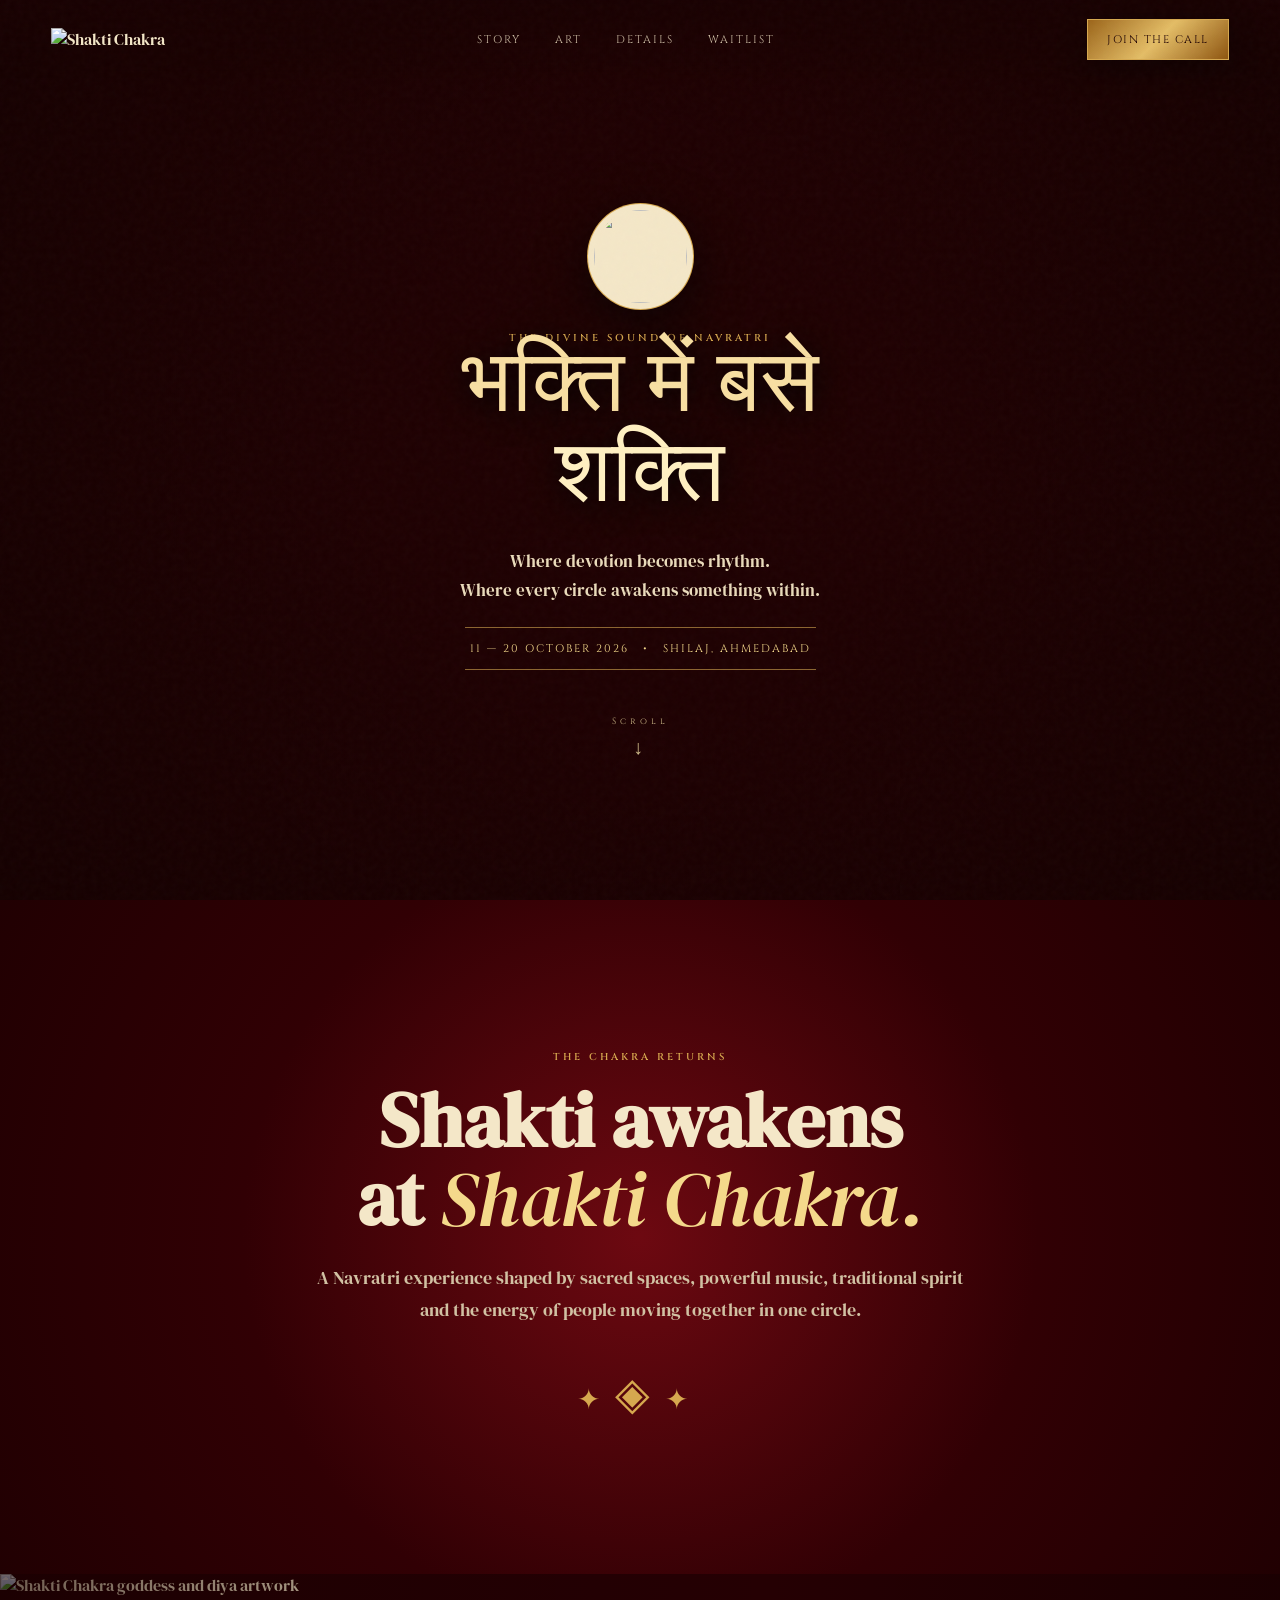
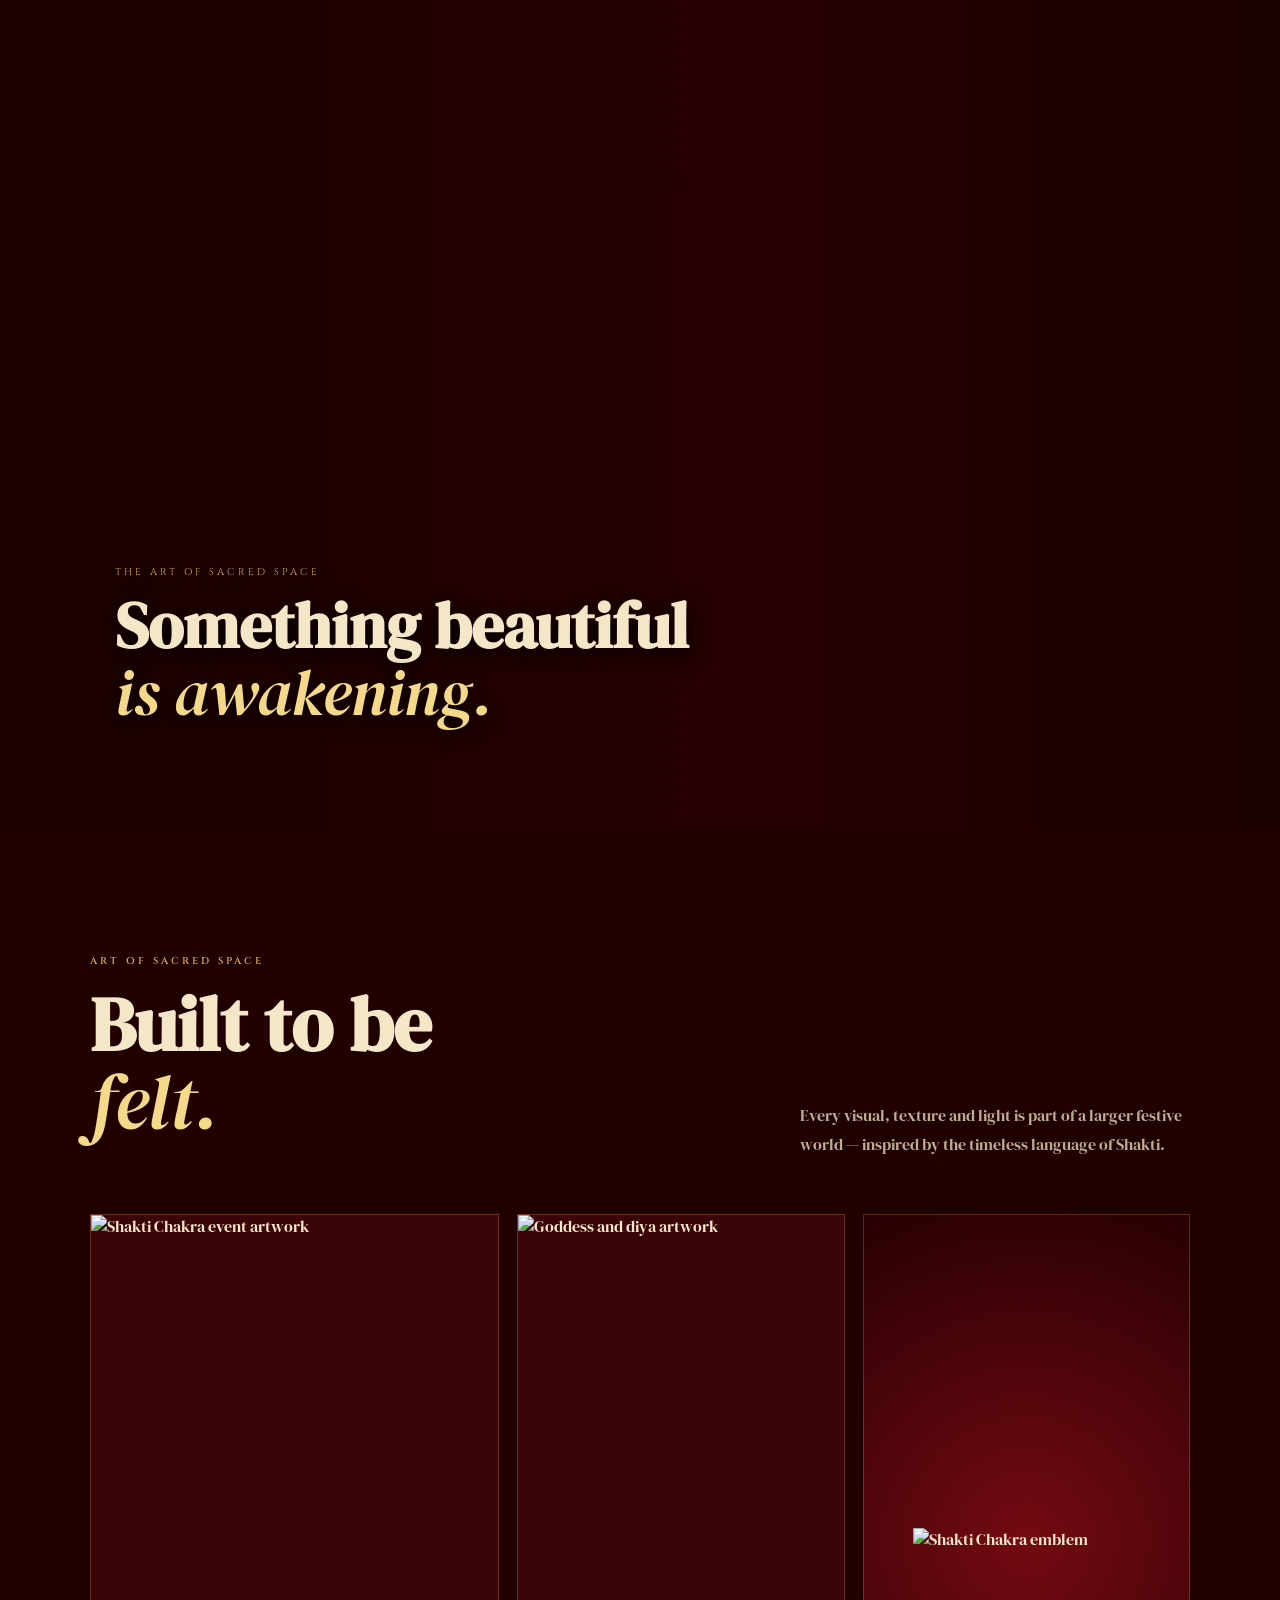
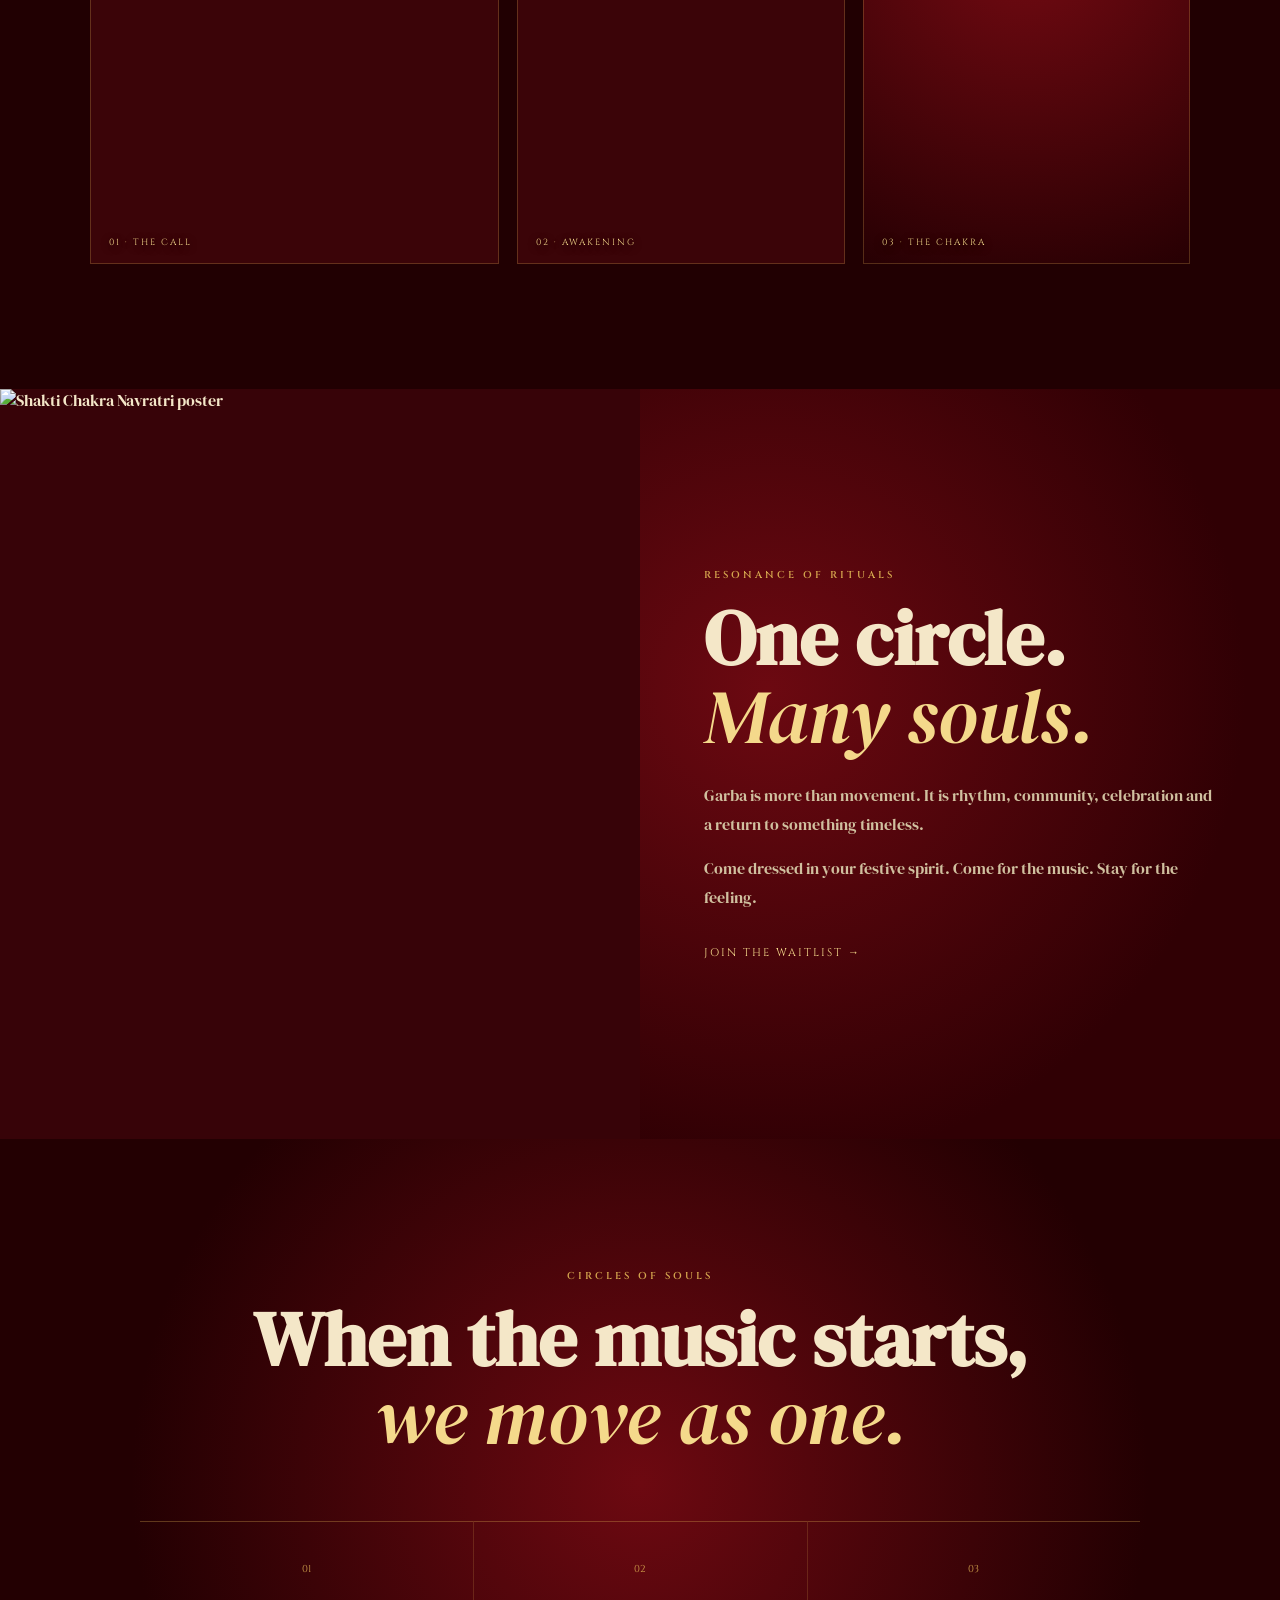
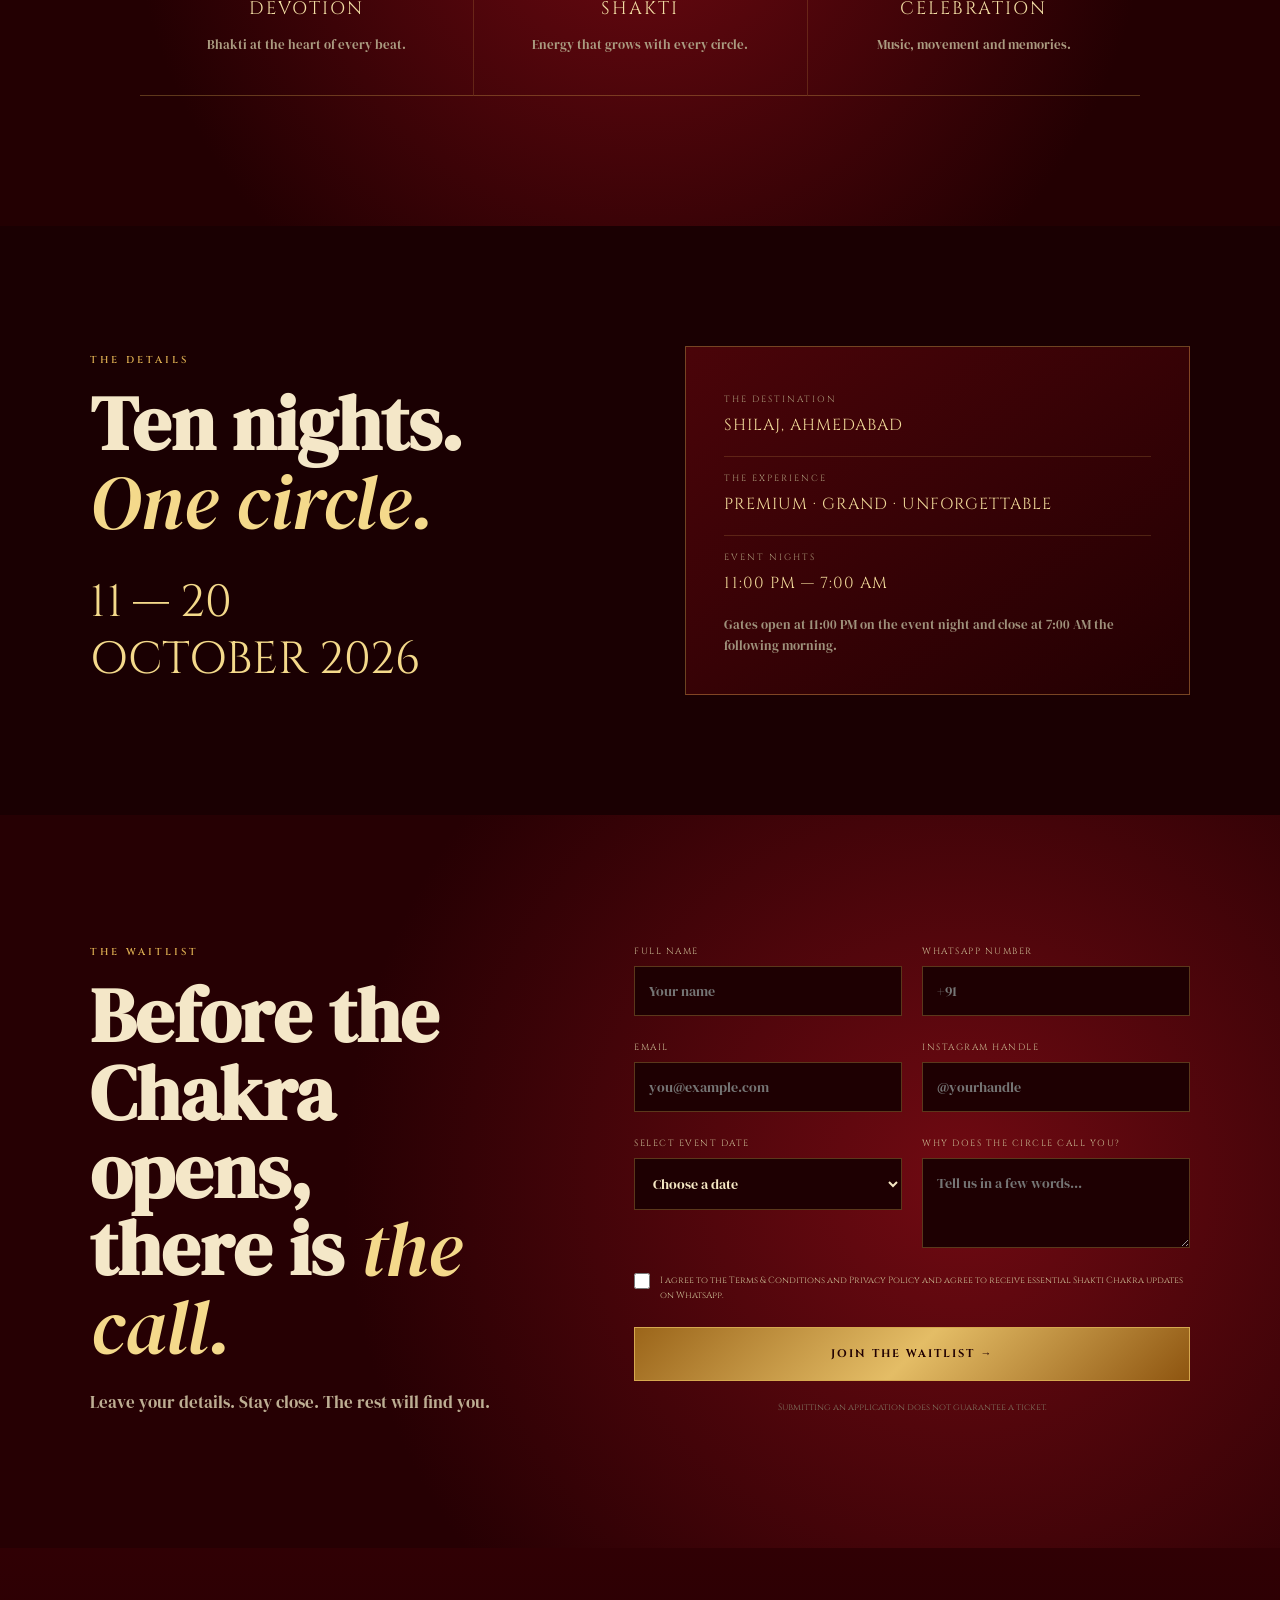
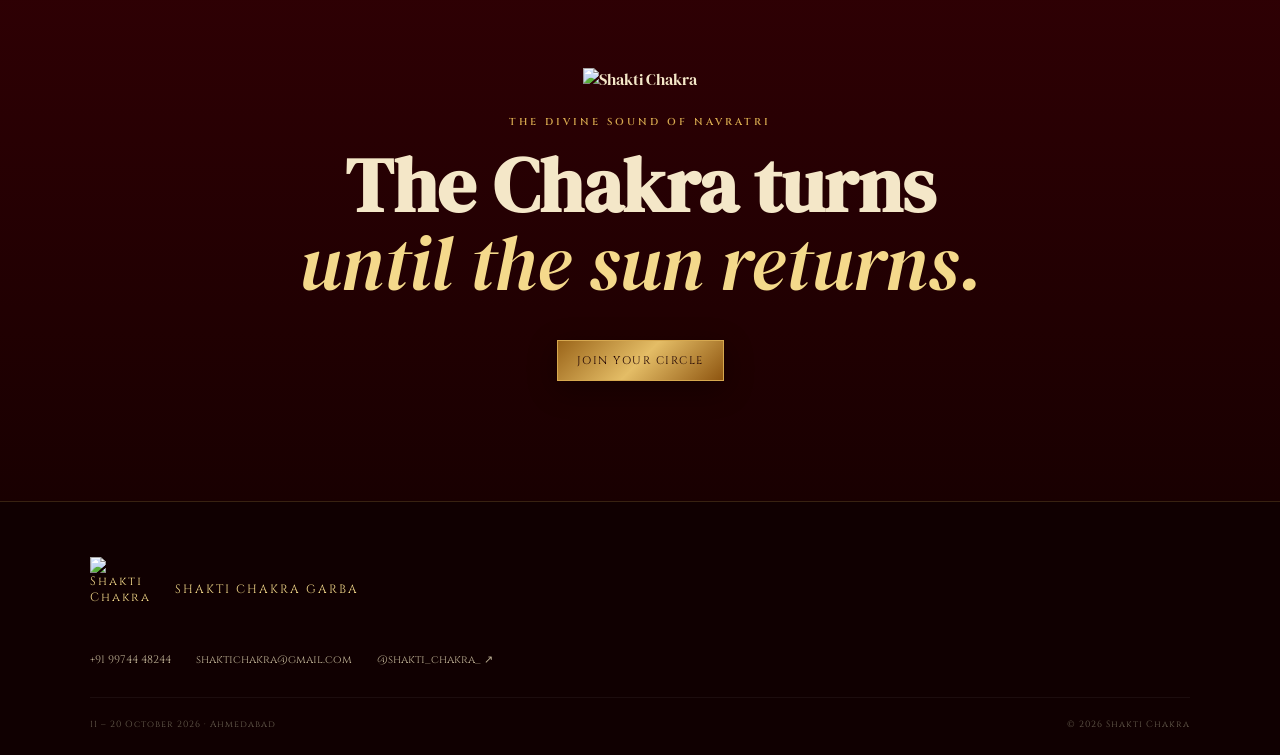
==== index.html @ 08daff68 "Add files via upload" ====
<!DOCTYPE html>
<html lang="en">
<head>
<meta charset="UTF-8">
<meta name="viewport" content="width=device-width,initial-scale=1.0">
<meta name="theme-color" content="#240003">
<meta name="description" content="Shakti Chakra Garba — The Divine Sound of Navratri. 11–20 October 2026, Shilaj, Ahmedabad.">
<title>Shakti Chakra — The Divine Sound of Navratri</title>
<link rel="icon" href="images/logo.png">
<link rel="preconnect" href="https://fonts.googleapis.com">
<link rel="preconnect" href="https://fonts.gstatic.com" crossorigin>
<link href="https://fonts.googleapis.com/css2?family=Cinzel:wght@400;500;600;700;800&family=DM+Serif+Display:ital@0;1&family=Noto+Sans+Gujarati:wght@400;500;600;700&display=swap" rel="stylesheet">
<link rel="stylesheet" href="style.css">
</head>
<body>

<div class="grain"></div>

<header>
  <a href="#top" class="mini-brand"><img src="images/logo.png" alt="Shakti Chakra"></a>
  <nav>
    <a href="#story">Story</a>
    <a href="#art">Art</a>
    <a href="#details">Details</a>
    <a href="#waitlist">Waitlist</a>
  </nav>
  <a class="header-pass" href="#waitlist">Join the Call</a>
  <button class="hamburger" aria-label="Menu">☰</button>
</header>

<main id="top">

<section class="opening">
  <div class="opening-bg"></div>
  <div class="opening-shade"></div>
  <div class="opening-content">
    <div class="round-mark"><img src="images/logo.png" alt=""></div>
    <p class="kicker">THE DIVINE SOUND OF NAVRATRI</p>
    <h1>भक्ति में बसे<br><i>शक्ति</i></h1>
    <p class="lead">Where devotion becomes rhythm.<br>Where every circle awakens something within.</p>
    <div class="date-pill">11 — 20 OCTOBER 2026 <span>•</span> SHILAJ, AHMEDABAD</div>
    <a href="#story" class="scroll">Scroll <span>↓</span></a>
  </div>
</section>

<section class="manifesto" id="story">
  <p class="kicker">THE CHAKRA RETURNS</p>
  <h2>Shakti awakens<br>at <em>Shakti Chakra.</em></h2>
  <p class="manifesto-copy">A Navratri experience shaped by sacred spaces, powerful music, traditional spirit and the energy of people moving together in one circle.</p>
  <div class="mandala">✦<span>◈</span>✦</div>
</section>

<section class="visual-break">
  <img src="images/awakening.png" alt="Shakti Chakra goddess and diya artwork">
  <div class="visual-caption"><span>THE ART OF SACRED SPACE</span><strong>Something beautiful<br><i>is awakening.</i></strong></div>
</section>

<section class="art-section" id="art">
  <div class="section-top">
    <div>
      <p class="kicker">ART OF SACRED SPACE</p>
      <h2>Built to be<br><em>felt.</em></h2>
    </div>
    <p>Every visual, texture and light is part of a larger festive world — inspired by the timeless language of Shakti.</p>
  </div>
  <div class="art-grid">
    <figure class="art-large"><img src="images/hero.png" alt="Shakti Chakra event artwork"><figcaption>01 · THE CALL</figcaption></figure>
    <figure><img src="images/awakening.png" alt="Goddess and diya artwork"><figcaption>02 · AWAKENING</figcaption></figure>
    <figure class="logo-art"><img src="images/logo.png" alt="Shakti Chakra emblem"><figcaption>03 · THE CHAKRA</figcaption></figure>
  </div>
</section>

<section class="ritual">
  <div class="ritual-image"><img src="images/hero.png" alt="Shakti Chakra Navratri poster"></div>
  <div class="ritual-copy">
    <p class="kicker">RESONANCE OF RITUALS</p>
    <h2>One circle.<br><em>Many souls.</em></h2>
    <p>Garba is more than movement. It is rhythm, community, celebration and a return to something timeless.</p>
    <p>Come dressed in your festive spirit. Come for the music. Stay for the feeling.</p>
    <a href="#waitlist" class="text-link">JOIN THE WAITLIST →</a>
  </div>
</section>

<section class="souls">
  <p class="kicker">CIRCLES OF SOULS</p>
  <h2>When the music starts,<br><em>we move as one.</em></h2>
  <div class="circle-row">
    <div><span>01</span><b>DEVOTION</b><small>Bhakti at the heart of every beat.</small></div>
    <div><span>02</span><b>SHAKTI</b><small>Energy that grows with every circle.</small></div>
    <div><span>03</span><b>CELEBRATION</b><small>Music, movement and memories.</small></div>
  </div>
</section>

<section class="details" id="details">
  <div class="details-inner">
    <div>
      <p class="kicker">THE DETAILS</p>
      <h2>Ten nights.<br><em>One circle.</em></h2>
      <p class="date-big">11 — 20<br>OCTOBER 2026</p>
    </div>
    <div class="detail-card">
      <span>THE DESTINATION</span>
      <strong>SHILAJ, AHMEDABAD</strong>
      <hr>
      <span>THE EXPERIENCE</span>
      <strong>PREMIUM · GRAND · UNFORGETTABLE</strong>
      <hr>
      <span>EVENT NIGHTS</span>
      <strong>11:00 PM — 7:00 AM</strong>
      <small>Gates open at 11:00 PM on the event night and close at 7:00 AM the following morning.</small>
    </div>
  </div>
</section>

<section class="waitlist" id="waitlist">
  <div class="waitlist-inner">
    <div class="waitlist-copy">
      <p class="kicker">THE WAITLIST</p>
      <h2>Before the Chakra opens,<br>there is <em>the call.</em></h2>
      <p>Leave your details. Stay close. The rest will find you.</p>
    </div>
    <form id="waitForm">
      <label>FULL NAME<input type="text" name="name" placeholder="Your name" required></label>
      <label>WHATSAPP NUMBER<input type="tel" name="phone" placeholder="+91" required></label>
      <label>EMAIL<input type="email" name="email" placeholder="you@example.com"></label>
      <label>INSTAGRAM HANDLE<input type="text" name="instagram" placeholder="@yourhandle"></label>
      <label>SELECT EVENT DATE
        <select name="date" required>
          <option value="">Choose a date</option>
          <option>11 October 2026</option><option>12 October 2026</option><option>13 October 2026</option>
          <option>14 October 2026</option><option>15 October 2026</option><option>16 October 2026</option>
          <option>17 October 2026</option><option>18 October 2026</option><option>19 October 2026</option>
          <option>20 October 2026</option>
        </select>
      </label>
      <label>WHY DOES THE CIRCLE CALL YOU?
        <textarea name="reason" rows="3" placeholder="Tell us in a few words..."></textarea>
      </label>
      <label class="check"><input type="checkbox" required> I agree to the Terms & Conditions and Privacy Policy and agree to receive essential Shakti Chakra updates on WhatsApp.</label>
      <button type="submit">JOIN THE WAITLIST <span>→</span></button>
      <p class="form-note">Submitting an application does not guarantee a ticket.</p>
      <div id="success" class="success">Your call has been received. Stay close. ✦</div>
    </form>
  </div>
</section>

<section class="final">
  <img src="images/logo.png" alt="Shakti Chakra">
  <p class="kicker">THE DIVINE SOUND OF NAVRATRI</p>
  <h2>The Chakra turns<br><em>until the sun returns.</em></h2>
  <a href="#waitlist" class="gold-btn">Join Your Circle</a>
</section>

</main>

<footer>
  <div class="footer-logo"><img src="images/logo.png" alt="Shakti Chakra"><span>SHAKTI CHAKRA GARBA</span></div>
  <div class="contact">
    <a href="tel:+919974448244">+91 99744 48244</a>
    <a href="mailto:shaktichakra@gmail.com">shaktichakra@gmail.com</a>
    <a href="https://www.instagram.com/shakti_chakra_/" target="_blank" rel="noopener">@shakti_chakra_ ↗</a>
  </div>
  <div class="footer-bottom">
    <span>11 – 20 October 2026 · Ahmedabad</span>
    <span>© 2026 Shakti Chakra</span>
  </div>
</footer>

<script>
const header=document.querySelector('header');
window.addEventListener('scroll',()=>header.classList.toggle('scrolled',scrollY>40));
const burger=document.querySelector('.hamburger'),nav=document.querySelector('nav');
burger.addEventListener('click',()=>nav.classList.toggle('open'));
nav.querySelectorAll('a').forEach(a=>a.addEventListener('click',()=>nav.classList.remove('open')));
document.getElementById('waitForm').addEventListener('submit',e=>{
  e.preventDefault();
  document.getElementById('success').classList.add('show');
  e.target.reset();
});
</script>
</body>
</html>
---- style.css ----
*{box-sizing:border-box;margin:0;padding:0}
:root{--wine:#250003;--red:#5e060d;--red3:#8c0d16;--gold:#d6a84f;--gold2:#f4d98b;--ivory:#f4e7c8;--muted:#bcae93}
html{scroll-behavior:smooth}
body{background:var(--wine);color:var(--ivory);font-family:"DM Serif Display",serif;overflow-x:hidden}
body:before{content:"";position:fixed;inset:0;pointer-events:none;z-index:99;opacity:.08;background-image:url("data:image/svg+xml,%3Csvg viewBox='0 0 180 180' xmlns='http://www.w3.org/2000/svg'%3E%3Cfilter id='n'%3E%3CfeTurbulence type='fractalNoise' baseFrequency='.8' numOctaves='4' stitchTiles='stitch'/%3E%3C/filter%3E%3Crect width='100%25' height='100%25' filter='url(%23n)' opacity='.35'/%3E%3C/svg%3E")}
a{text-decoration:none;color:inherit}
header{height:78px;position:fixed;top:0;left:0;right:0;z-index:60;padding:10px 4%;display:flex;align-items:center;justify-content:space-between;transition:.4s;background:linear-gradient(180deg,rgba(25,0,2,.9),transparent)}
header.scrolled{background:rgba(25,0,2,.95);border-bottom:1px solid rgba(214,168,79,.2)}
.mini-brand img{width:55px;height:55px;object-fit:contain}
nav{display:flex;gap:34px;font:11px Cinzel;letter-spacing:2px;text-transform:uppercase}nav a{opacity:.8}nav a:hover{color:var(--gold2)}
.header-pass,.gold-btn{font:11px Cinzel;letter-spacing:1.5px;text-transform:uppercase;border:1px solid var(--gold);padding:12px 19px;color:#1d0002;background:linear-gradient(135deg,#9b651a,#e4bd66,#8e5510);box-shadow:0 8px 30px #0005}
.hamburger{display:none;border:0;background:none;color:var(--gold2);font-size:25px}
.kicker{font:10px Cinzel;letter-spacing:3px;color:var(--gold);font-weight:600}
.opening{height:100vh;min-height:700px;position:relative;display:grid;place-items:center;text-align:center;overflow:hidden}
.opening-bg{position:absolute;inset:0;background:url("images/hero.png") center/cover no-repeat;transform:scale(1.04);animation:slowzoom 14s ease-in-out infinite alternate}
.opening-shade{position:absolute;inset:0;background:radial-gradient(circle,transparent 0,rgba(30,0,2,.15) 35%,rgba(20,0,1,.85) 100%),linear-gradient(180deg,rgba(20,0,1,.3),rgba(20,0,1,.45))}
@keyframes slowzoom{to{transform:scale(1.1)}}
.opening-content{position:relative;z-index:2;padding-top:65px}
.round-mark{width:105px;height:105px;margin:0 auto 22px;border-radius:50%;background:#f4e7c8;padding:6px;box-shadow:0 0 0 1px var(--gold),0 15px 50px #0009}
.round-mark img{width:100%;height:100%;object-fit:contain;border-radius:50%}
.opening h1{font:clamp(48px,7vw,88px) "Noto Sans Gujarati";line-height:1.02;color:#f8dfa2;text-shadow:0 6px 30px #000}
.opening h1 i{font-style:normal;color:#fff0c2}
.lead{font-size:17px;line-height:1.7;color:#eadbbb;margin:22px 0}
.date-pill{display:inline-flex;gap:14px;align-items:center;font:11px Cinzel;letter-spacing:2px;color:var(--gold2);border-top:1px solid #d6a84f99;border-bottom:1px solid #d6a84f99;padding:13px 5px}
.scroll{display:block;margin-top:45px;font:9px Cinzel;letter-spacing:4px;color:#cdb887}.scroll span{display:block;font-size:20px;margin-top:7px}
.manifesto{text-align:center;padding:150px 8%;background:radial-gradient(circle at center,#6d0911,#310004 55%,#210002)}
.manifesto h2,.section-top h2,.ritual-copy h2,.souls h2,.details h2,.waitlist h2,.final h2{font-size:clamp(43px,6vw,76px);line-height:1.02;margin:18px 0}
em{color:var(--gold2);font-weight:400}
.manifesto-copy{max-width:650px;margin:25px auto;color:#d1c1a3;line-height:1.8;font-size:18px}.mandala{color:var(--gold);font-size:28px;letter-spacing:15px;margin-top:35px}.mandala span{font-size:45px}
.visual-break{height:95vh;min-height:650px;position:relative;overflow:hidden}.visual-break img{width:100%;height:100%;object-fit:cover}.visual-break:after{content:"";position:absolute;inset:0;background:linear-gradient(90deg,#16000199,transparent 60%,#160001aa)}.visual-caption{position:absolute;z-index:2;left:9%;bottom:12%;text-shadow:0 5px 20px #000}.visual-caption span{font:10px Cinzel;letter-spacing:3px;color:var(--gold)}.visual-caption strong{display:block;font-size:clamp(38px,5vw,68px);line-height:1.05;margin-top:12px}.visual-caption i{color:var(--gold2);font-weight:400}
.art-section{padding:125px 7%;background:#210002}.section-top{display:flex;justify-content:space-between;gap:50px;align-items:end;margin-bottom:55px}.section-top>p{max-width:390px;color:var(--muted);line-height:1.8}.art-grid{display:grid;grid-template-columns:1.25fr 1fr 1fr;gap:18px}.art-grid figure{position:relative;min-height:480px;overflow:hidden;border:1px solid #d6a84f44;background:#3b0408}.art-grid img{width:100%;height:100%;object-fit:cover;transition:.7s}.art-grid figure:hover img{transform:scale(1.05)}.art-large{min-height:650px!important}.art-grid figcaption{position:absolute;bottom:15px;left:18px;font:9px Cinzel;letter-spacing:2px;color:var(--gold2);text-shadow:0 2px 8px #000}.logo-art{display:grid;place-items:center;background:radial-gradient(circle,#740a12,#270003)!important}.logo-art img{width:70%;height:auto;object-fit:contain}
.ritual{display:grid;grid-template-columns:1fr 1fr;min-height:750px;background:#370308}.ritual-image{overflow:hidden}.ritual-image img{width:100%;height:100%;object-fit:cover}.ritual-copy{display:flex;flex-direction:column;justify-content:center;padding:10%;background:radial-gradient(circle at 20% 40%,#6c0911,#300004 70%)}.ritual-copy p:not(.kicker){color:#d0c09f;line-height:1.8;max-width:520px;margin:8px 0}.text-link{font:11px Cinzel;letter-spacing:2px;color:var(--gold2);margin-top:25px}
.souls{text-align:center;padding:130px 7%;background:radial-gradient(circle,#6d0911,#230002 70%)}.circle-row{display:grid;grid-template-columns:repeat(3,1fr);max-width:1000px;margin:65px auto 0}.circle-row div{padding:40px 25px;border-top:1px solid #d6a84f55;border-bottom:1px solid #d6a84f55}.circle-row div+div{border-left:1px solid #d6a84f33}.circle-row span{display:block;font:10px Cinzel;color:var(--gold);margin-bottom:20px}.circle-row b{display:block;font:18px Cinzel;color:#f1dca3;letter-spacing:2px}.circle-row small{display:block;color:#aa9b80;margin-top:14px;line-height:1.5}
.details{padding:120px 7%;background:#1a0002}.details-inner{max-width:1150px;margin:auto;display:grid;grid-template-columns:1fr 1fr;gap:90px;align-items:center}.date-big{font:clamp(25px,4vw,45px) Cinzel;color:var(--gold2);line-height:1.25;margin-top:35px}.detail-card{border:1px solid #d6a84f66;padding:38px;background:linear-gradient(145deg,#4a0409,#230002)}.detail-card span{display:block;font:9px Cinzel;letter-spacing:2px;color:#a99777;margin-top:8px}.detail-card strong{display:block;font:16px Cinzel;letter-spacing:1px;color:#f0d999;margin:9px 0 20px}.detail-card hr{border:0;border-top:1px solid #d6a84f33;margin:15px 0}.detail-card small{display:block;color:#9e917b;line-height:1.6}
.waitlist{padding:130px 7%;background:radial-gradient(circle at 75% 50%,#700a12,#260003 60%)}.waitlist-inner{max-width:1150px;margin:auto;display:grid;grid-template-columns:.9fr 1.1fr;gap:90px}.waitlist-copy>p:not(.kicker){color:#bdaE93;line-height:1.8;margin-top:22px;font-size:17px}form{display:grid;grid-template-columns:1fr 1fr;gap:20px}label{font:9px Cinzel;letter-spacing:1.5px;color:#c9b991}input,select,textarea{display:block;width:100%;margin-top:9px;border:1px solid #d6a84f55;background:#1e0002;color:#f5e7c4;padding:14px;font:14px "DM Serif Display";outline:none}input:focus,select:focus,textarea:focus{border-color:var(--gold)}textarea{resize:vertical}.check{grid-column:1/-1;display:flex;gap:10px;line-height:1.6;letter-spacing:0;text-transform:none}.check input{width:16px;height:16px;margin:0;flex:none}form button{grid-column:1/-1;border:1px solid var(--gold);background:linear-gradient(135deg,#9b651a,#e4bd66,#8e5510);padding:16px;color:#210002;font:11px Cinzel;letter-spacing:2px;font-weight:bold;cursor:pointer}.form-note{grid-column:1/-1;text-align:center;color:#7e715e;font:9px Cinzel}.success{display:none;grid-column:1/-1;border:1px solid #d6a84f66;padding:16px;text-align:center;color:var(--gold2);font:12px Cinzel}.success.show{display:block}
.final{text-align:center;padding:120px 20px;background:linear-gradient(#300004,#190001)}.final img{width:120px;height:120px;object-fit:contain;margin-bottom:25px}.final .gold-btn{display:inline-flex;margin-top:20px}
footer{padding:55px 7% 25px;background:#100001;border-top:1px solid #d6a84f33}.footer-logo{display:flex;align-items:center;gap:20px;font:12px Cinzel;letter-spacing:2px;color:var(--gold2)}.footer-logo img{width:65px;height:65px;object-fit:contain}.contact{display:flex;flex-wrap:wrap;gap:25px;margin:30px 0;color:#bcae93;font:11px Cinzel}.contact a:hover{color:var(--gold2)}.footer-bottom{display:flex;justify-content:space-between;border-top:1px solid #ffffff0d;padding-top:20px;color:#685e50;font:9px Cinzel;letter-spacing:1px}
@media(max-width:800px){header{height:68px;padding:8px 5%}.header-pass{display:none}.hamburger{display:block}nav{display:none;position:absolute;top:68px;left:0;right:0;flex-direction:column;gap:0;background:#210002;border-bottom:1px solid #d6a84f55}nav.open{display:flex}nav a{padding:16px 25px;border-top:1px solid #ffffff0a}.opening{min-height:680px}.opening-content{padding:70px 20px 0}.round-mark{width:85px;height:85px}.lead{font-size:15px}.date-pill{font-size:9px;letter-spacing:1px;gap:7px}.manifesto,.souls,.art-section,.details,.waitlist{padding:90px 6%}.visual-break{height:75vh;min-height:550px}.visual-caption{left:7%;bottom:9%}.section-top,.details-inner,.waitlist-inner,.ritual{grid-template-columns:1fr;display:grid;gap:40px}.section-top{align-items:start}.art-grid{grid-template-columns:1fr}.art-grid figure,.art-large{min-height:500px!important}.ritual{min-height:auto}.ritual-copy{padding:75px 8%;min-height:520px}.circle-row{grid-template-columns:1fr;margin-top:45px}.circle-row div+div{border-left:0;border-top:0}.details-inner{gap:45px}.waitlist-inner{gap:50px}form{grid-template-columns:1fr}.check{grid-column:1}.footer-bottom{flex-direction:column;gap:10px}}
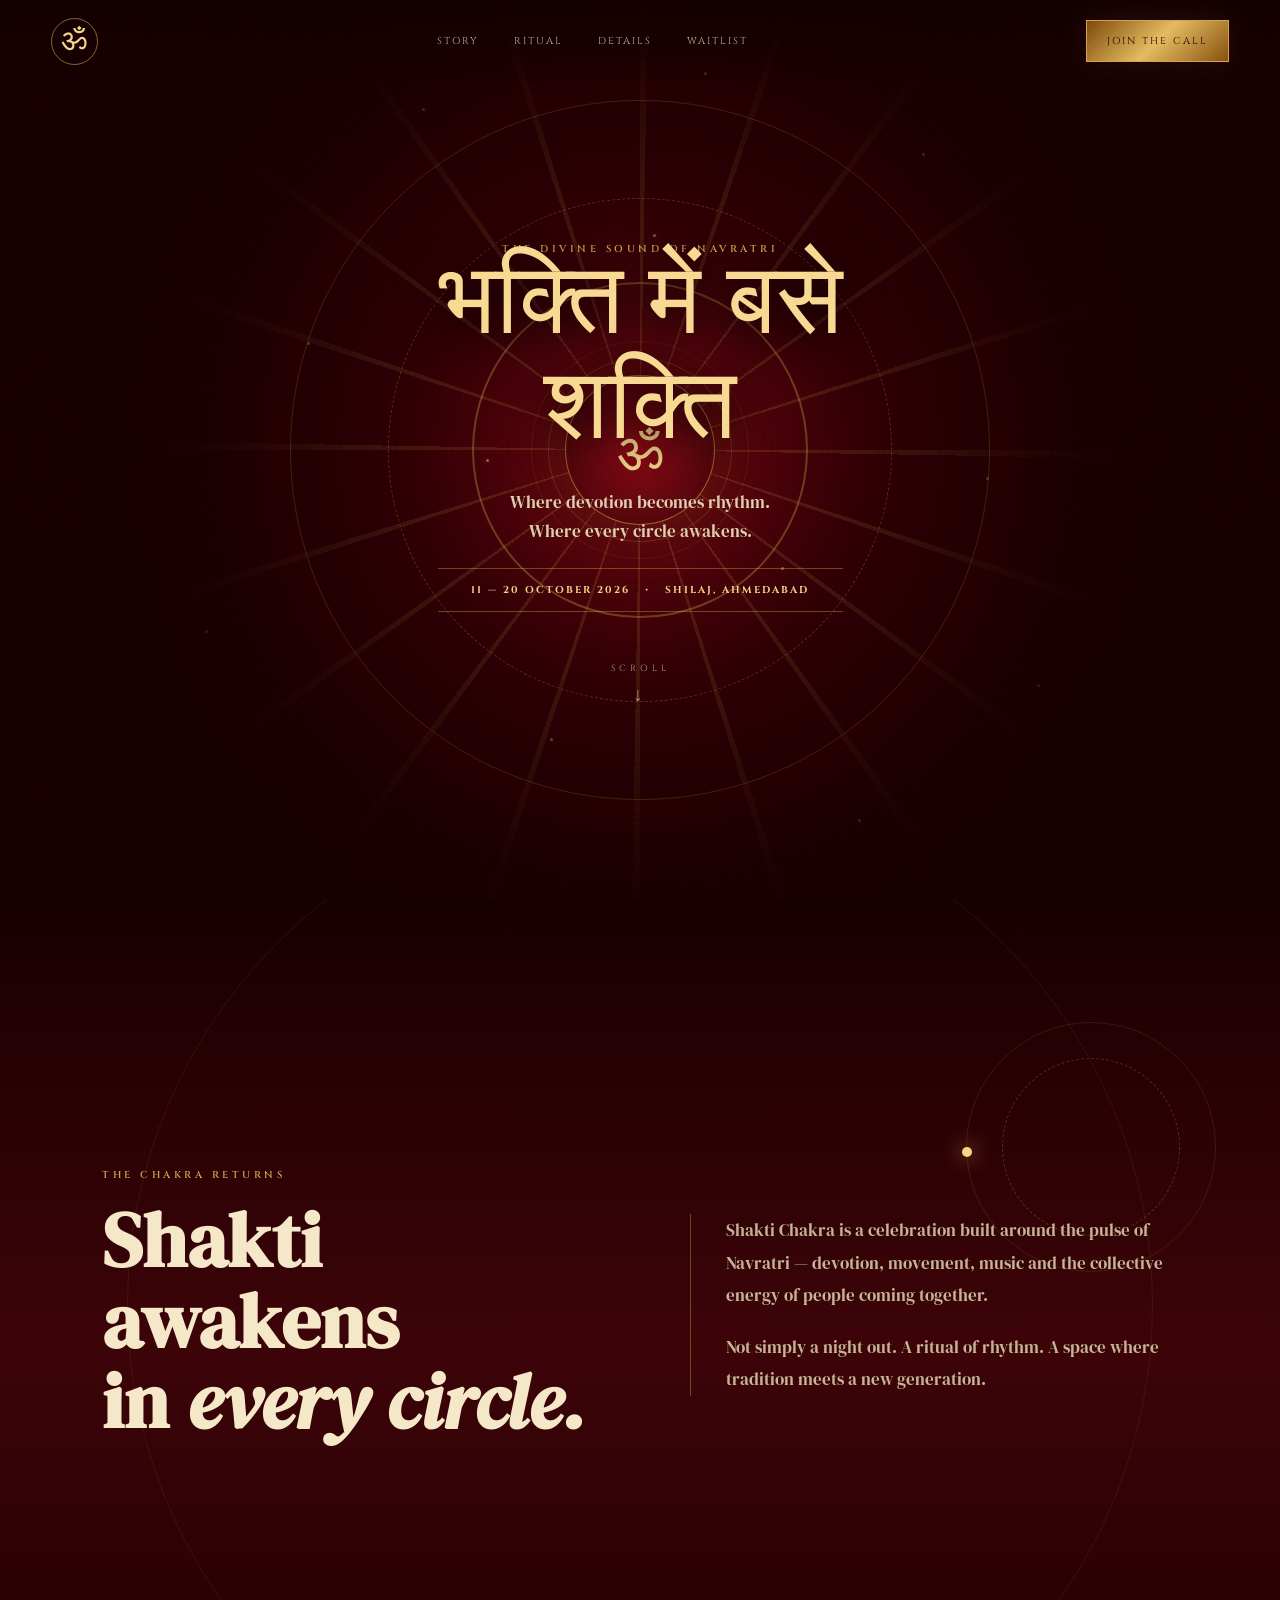
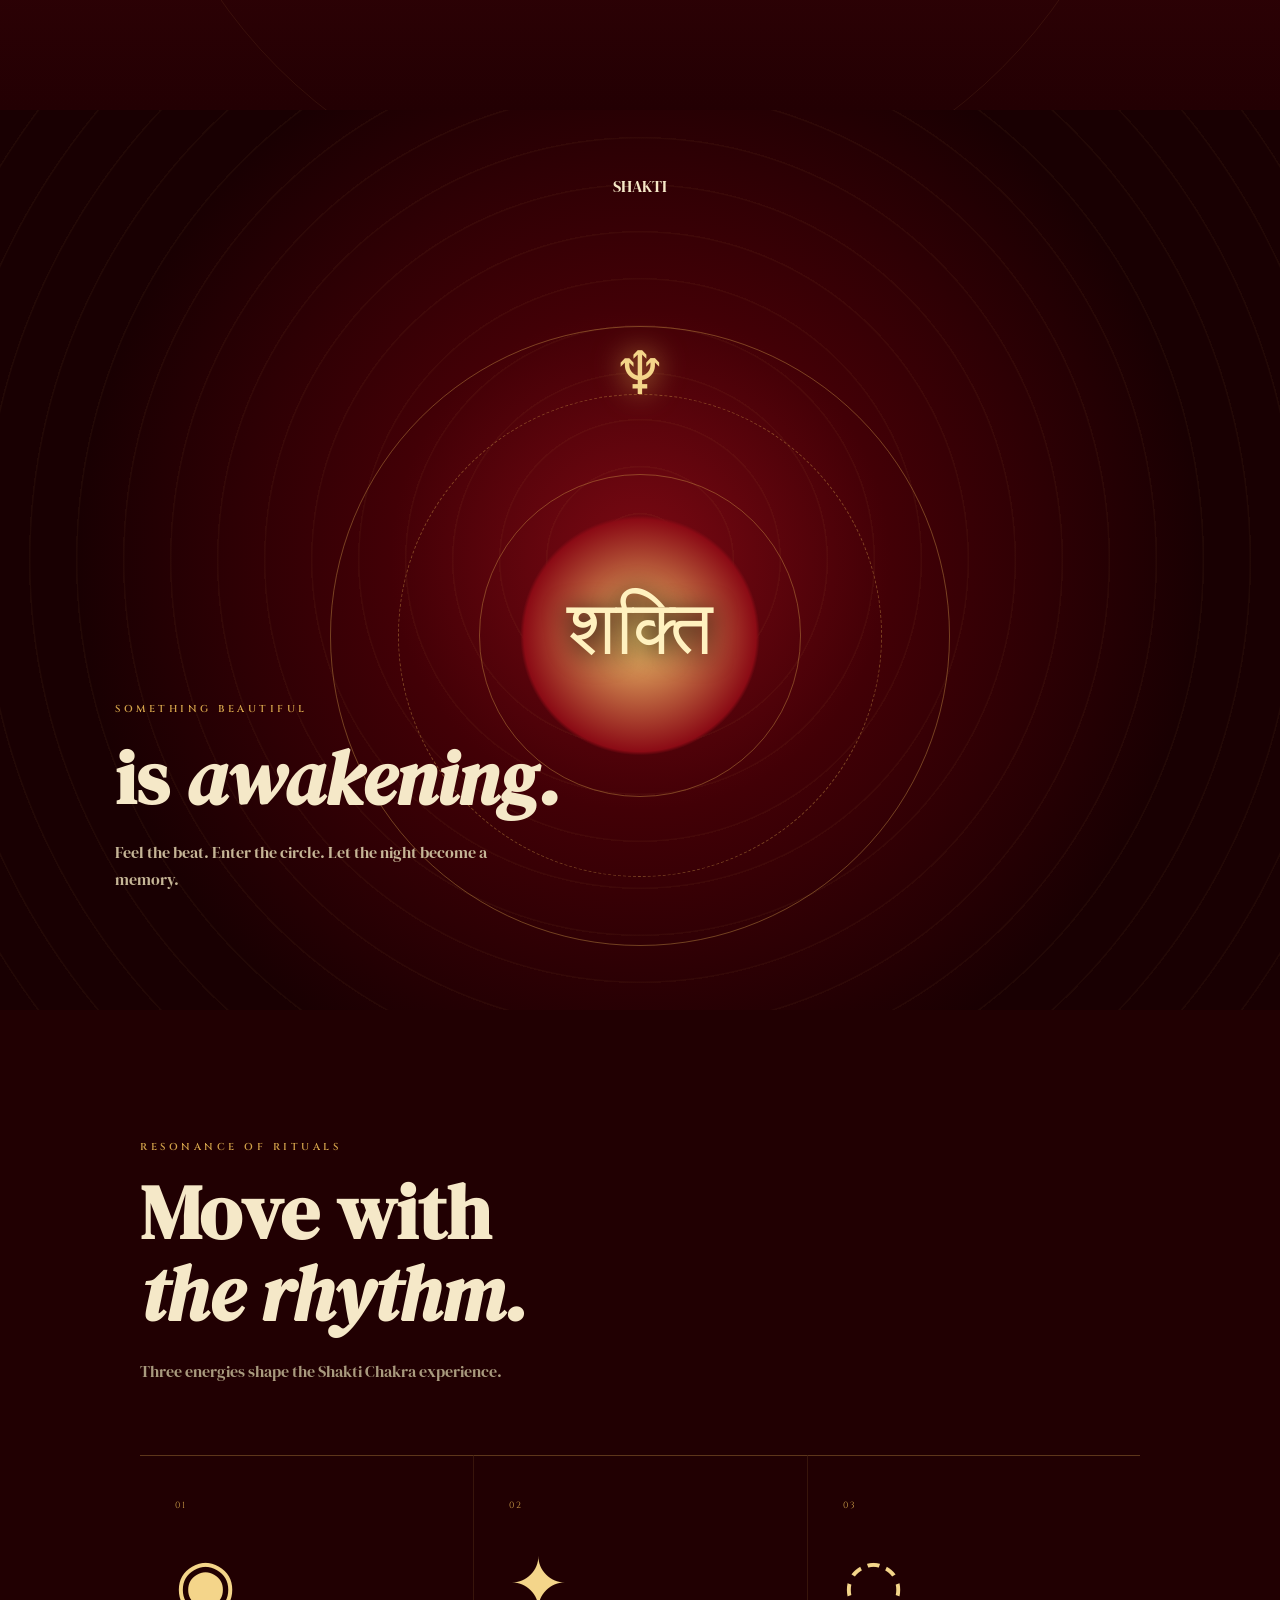
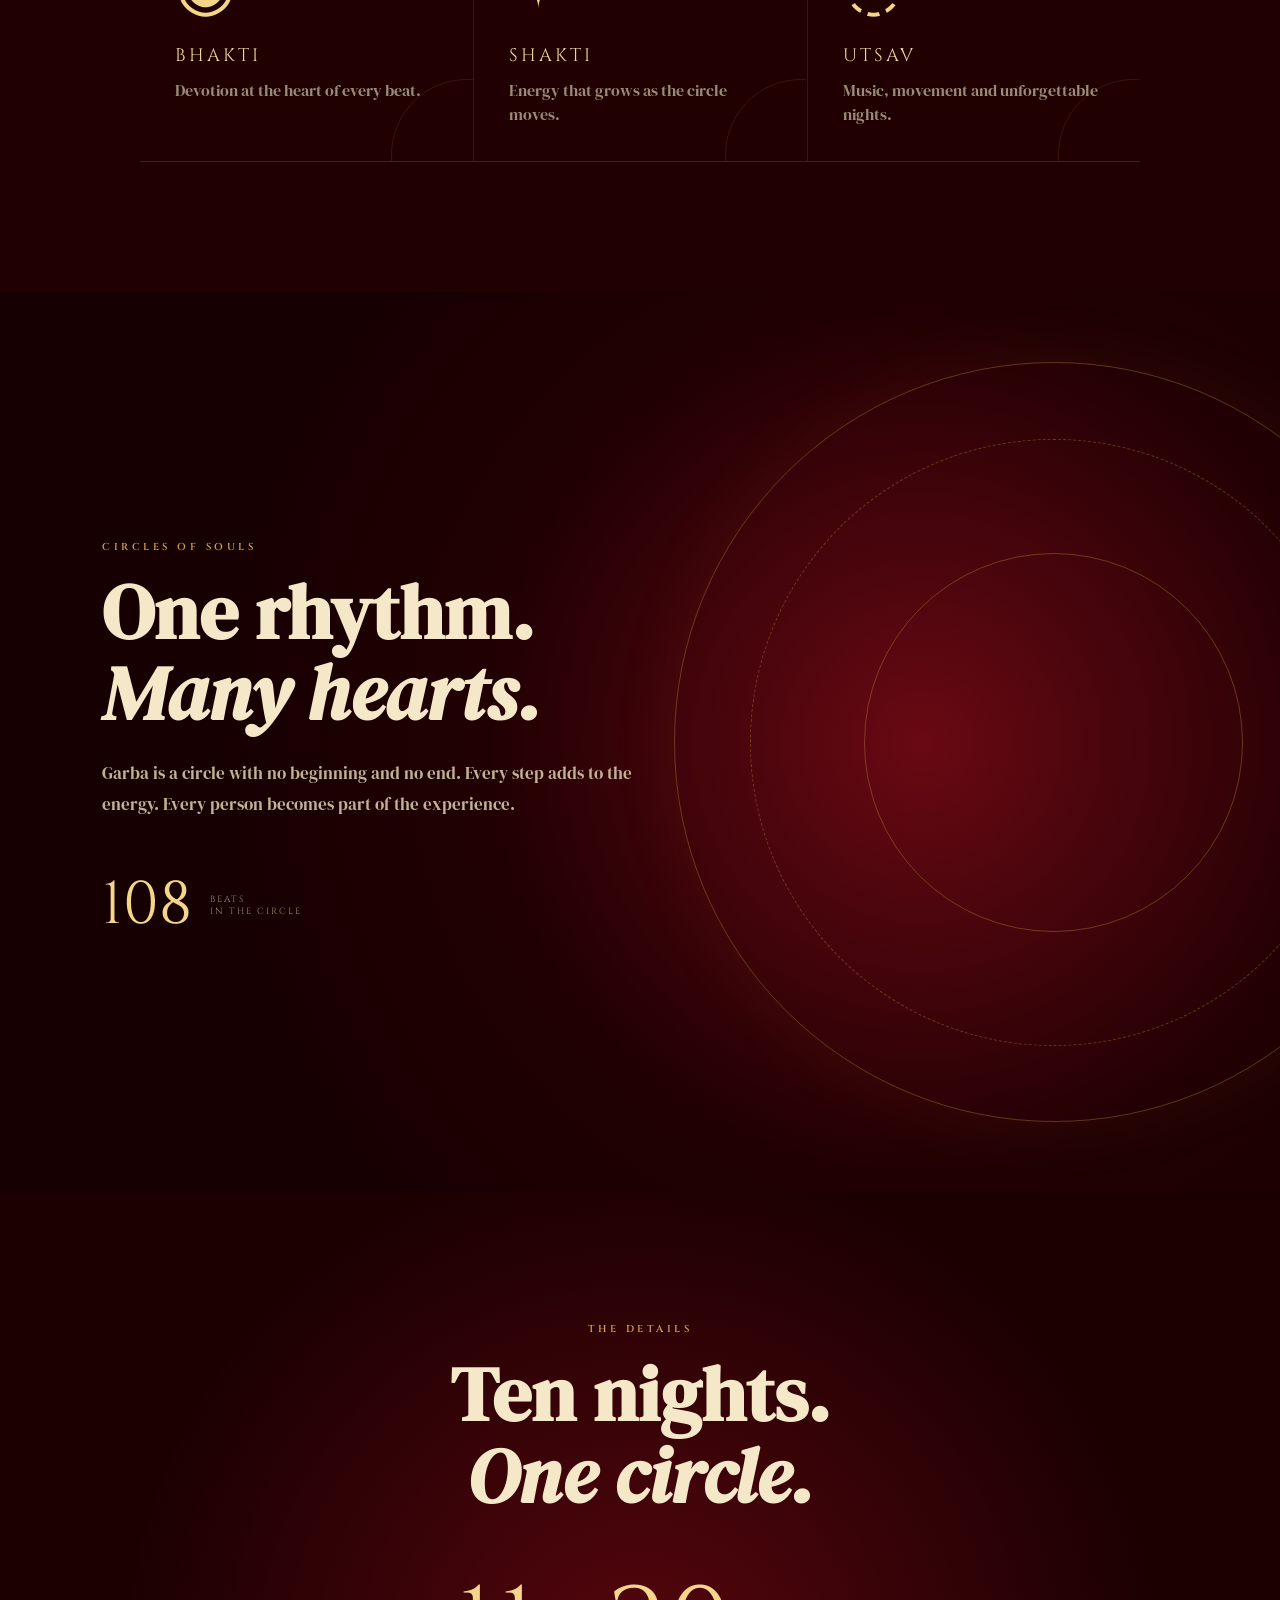
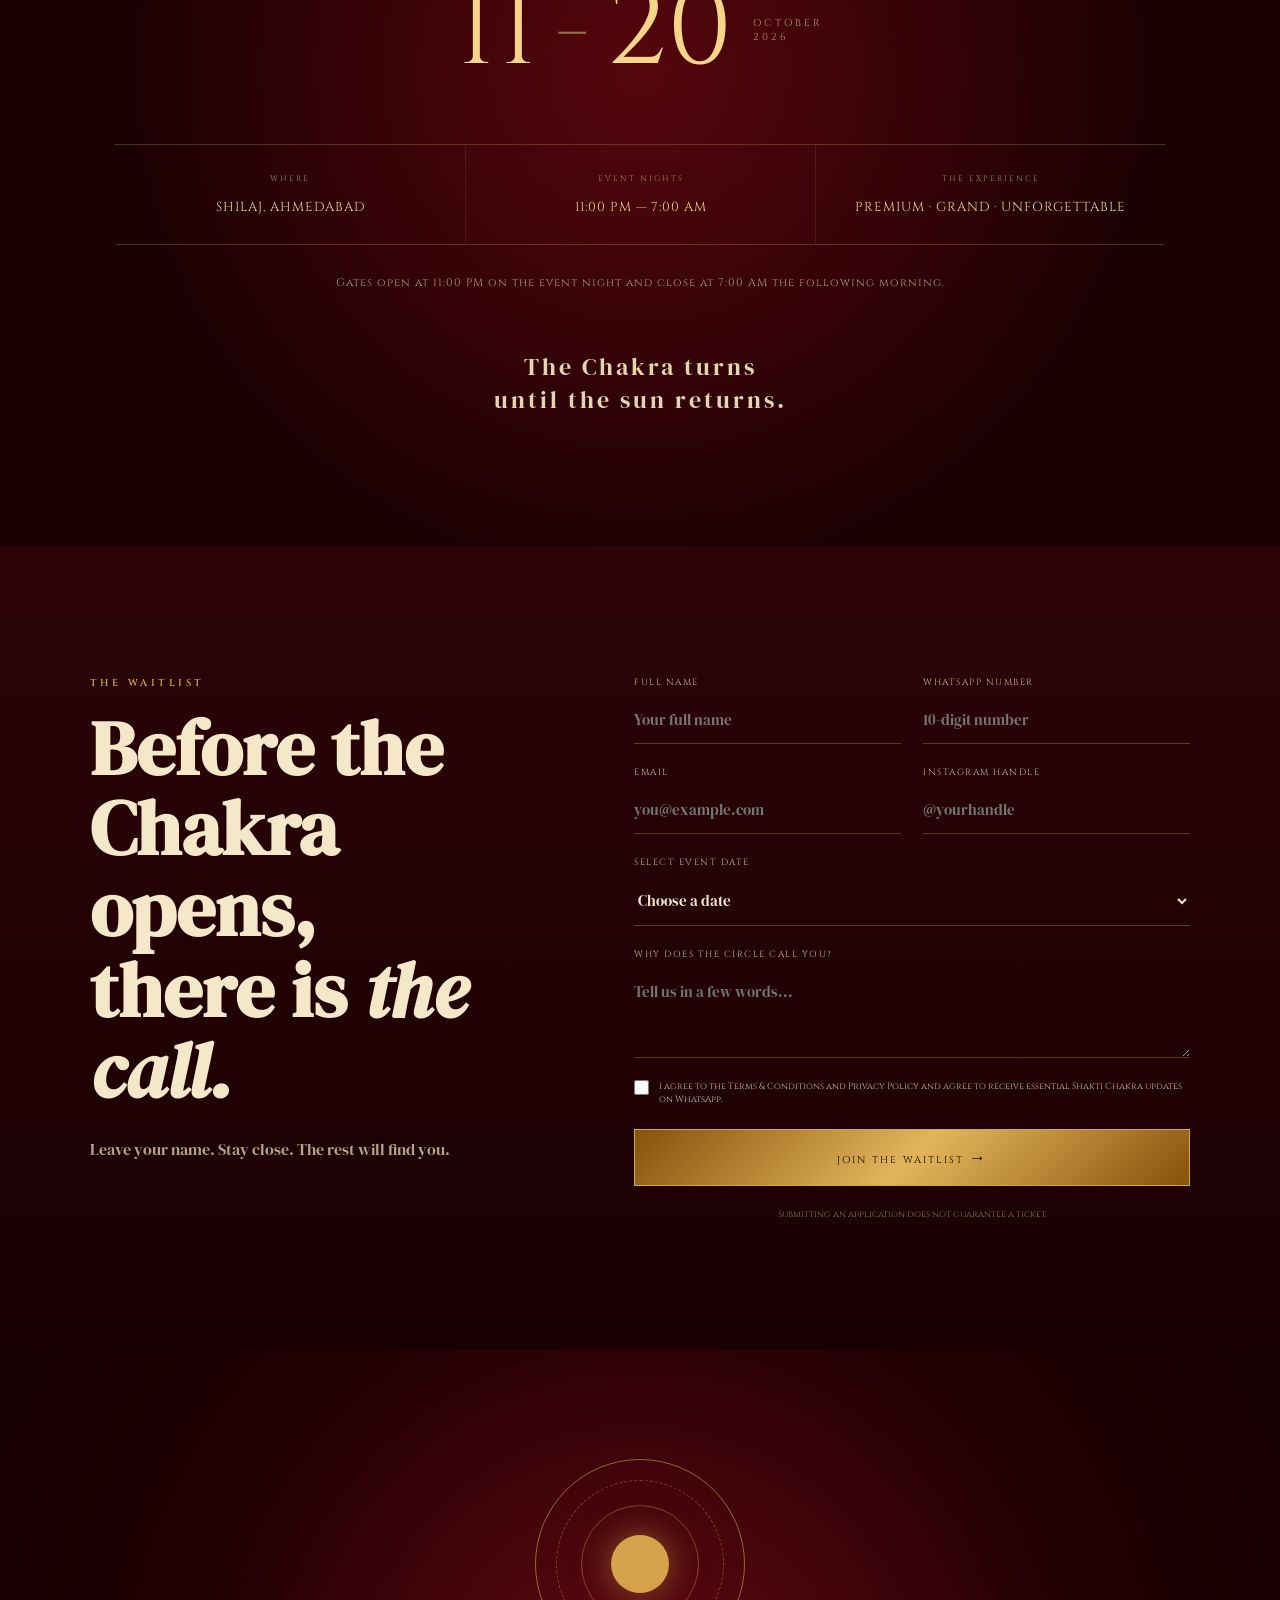
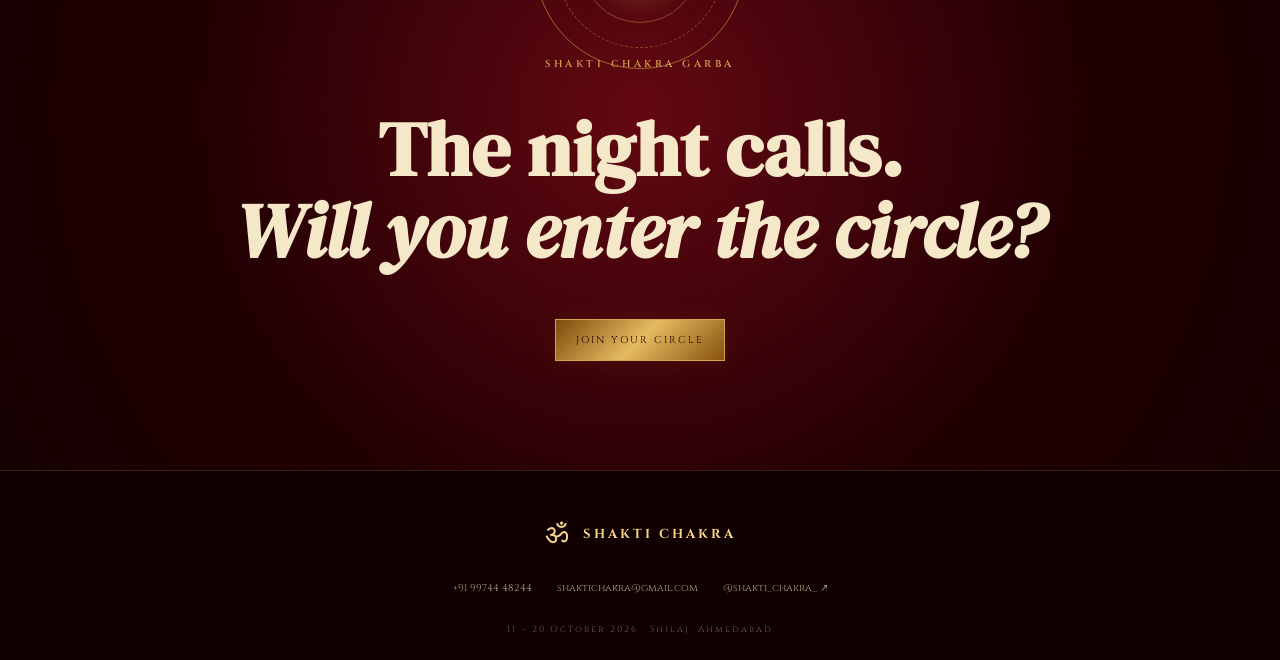
==== commit 2437d828: "Add files via upload" ====
--- a/index.html
+++ b/index.html
@@ -3,180 +3,125 @@
 <head>
 <meta charset="UTF-8">
 <meta name="viewport" content="width=device-width,initial-scale=1.0">
-<meta name="theme-color" content="#240003">
+<meta name="theme-color" content="#180002">
 <meta name="description" content="Shakti Chakra Garba — The Divine Sound of Navratri. 11–20 October 2026, Shilaj, Ahmedabad.">
-<title>Shakti Chakra — The Divine Sound of Navratri</title>
-<link rel="icon" href="images/logo.png">
-<link rel="preconnect" href="https://fonts.googleapis.com">
-<link rel="preconnect" href="https://fonts.gstatic.com" crossorigin>
-<link href="https://fonts.googleapis.com/css2?family=Cinzel:wght@400;500;600;700;800&family=DM+Serif+Display:ital@0;1&family=Noto+Sans+Gujarati:wght@400;500;600;700&display=swap" rel="stylesheet">
+<title>Shakti Chakra | The Divine Sound of Navratri</title>
 <link rel="stylesheet" href="style.css">
 </head>
 <body>
+<div id="loader"><div class="loader-chakra"><span>ॐ</span></div><p>AWAKENING THE CHAKRA</p></div>
 
-<div class="grain"></div>
+<div class="ambient"><i></i><i></i><i></i><i></i><i></i><i></i><i></i><i></i><i></i><i></i><i></i><i></i><i></i><i></i><i></i><i></i><i></i><i></i></div>
 
 <header>
-  <a href="#top" class="mini-brand"><img src="images/logo.png" alt="Shakti Chakra"></a>
+  <a class="brand" href="#home"><span class="brand-symbol">ॐ</span><span>SHAKTI<br>CHAKRA</span></a>
   <nav>
-    <a href="#story">Story</a>
-    <a href="#art">Art</a>
-    <a href="#details">Details</a>
-    <a href="#waitlist">Waitlist</a>
+    <a href="#story">Story</a><a href="#ritual">Ritual</a><a href="#details">Details</a><a href="#waitlist">Waitlist</a>
   </nav>
-  <a class="header-pass" href="#waitlist">Join the Call</a>
-  <button class="hamburger" aria-label="Menu">☰</button>
+  <a class="nav-cta" href="#waitlist">Join the Call</a>
+  <button class="menu" aria-label="Open menu">☰</button>
 </header>
 
-<main id="top">
-
-<section class="opening">
-  <div class="opening-bg"></div>
-  <div class="opening-shade"></div>
-  <div class="opening-content">
-    <div class="round-mark"><img src="images/logo.png" alt=""></div>
-    <p class="kicker">THE DIVINE SOUND OF NAVRATRI</p>
-    <h1>भक्ति में बसे<br><i>शक्ति</i></h1>
-    <p class="lead">Where devotion becomes rhythm.<br>Where every circle awakens something within.</p>
-    <div class="date-pill">11 — 20 OCTOBER 2026 <span>•</span> SHILAJ, AHMEDABAD</div>
-    <a href="#story" class="scroll">Scroll <span>↓</span></a>
+<main>
+<section id="home" class="hero">
+  <div class="mandala-wrap" aria-hidden="true">
+    <div class="mandala m1"></div><div class="mandala m2"></div><div class="mandala m3"></div>
+    <div class="sun-core"><span>ॐ</span></div>
+  </div>
+  <div class="hero-copy">
+    <p class="eyebrow">THE DIVINE SOUND OF NAVRATRI</p>
+    <h1>भक्ति में बसे<br><em>शक्ति</em></h1>
+    <p class="hero-line">Where devotion becomes rhythm.<br>Where every circle awakens.</p>
+    <div class="hero-date"><b>11 — 20 OCTOBER 2026</b><span>•</span><b>SHILAJ, AHMEDABAD</b></div>
+    <a class="scroll-cue" href="#story">SCROLL <span>↓</span></a>
   </div>
 </section>
 
-<section class="manifesto" id="story">
-  <p class="kicker">THE CHAKRA RETURNS</p>
-  <h2>Shakti awakens<br>at <em>Shakti Chakra.</em></h2>
-  <p class="manifesto-copy">A Navratri experience shaped by sacred spaces, powerful music, traditional spirit and the energy of people moving together in one circle.</p>
-  <div class="mandala">✦<span>◈</span>✦</div>
-</section>
-
-<section class="visual-break">
-  <img src="images/awakening.png" alt="Shakti Chakra goddess and diya artwork">
-  <div class="visual-caption"><span>THE ART OF SACRED SPACE</span><strong>Something beautiful<br><i>is awakening.</i></strong></div>
-</section>
-
-<section class="art-section" id="art">
-  <div class="section-top">
-    <div>
-      <p class="kicker">ART OF SACRED SPACE</p>
-      <h2>Built to be<br><em>felt.</em></h2>
-    </div>
-    <p>Every visual, texture and light is part of a larger festive world — inspired by the timeless language of Shakti.</p>
-  </div>
-  <div class="art-grid">
-    <figure class="art-large"><img src="images/hero.png" alt="Shakti Chakra event artwork"><figcaption>01 · THE CALL</figcaption></figure>
-    <figure><img src="images/awakening.png" alt="Goddess and diya artwork"><figcaption>02 · AWAKENING</figcaption></figure>
-    <figure class="logo-art"><img src="images/logo.png" alt="Shakti Chakra emblem"><figcaption>03 · THE CHAKRA</figcaption></figure>
+<section id="story" class="story">
+  <div class="story-orbit" aria-hidden="true"><div class="orbit-ring"></div><div class="orbit-dot"></div></div>
+  <div class="story-grid">
+    <div><p class="eyebrow">THE CHAKRA RETURNS</p><h2>Shakti awakens<br>in <em>every circle.</em></h2></div>
+    <div class="story-text"><p>Shakti Chakra is a celebration built around the pulse of Navratri — devotion, movement, music and the collective energy of people coming together.</p><p>Not simply a night out. A ritual of rhythm. A space where tradition meets a new generation.</p></div>
   </div>
 </section>
 
-<section class="ritual">
-  <div class="ritual-image"><img src="images/hero.png" alt="Shakti Chakra Navratri poster"></div>
-  <div class="ritual-copy">
-    <p class="kicker">RESONANCE OF RITUALS</p>
-    <h2>One circle.<br><em>Many souls.</em></h2>
-    <p>Garba is more than movement. It is rhythm, community, celebration and a return to something timeless.</p>
-    <p>Come dressed in your festive spirit. Come for the music. Stay for the feeling.</p>
-    <a href="#waitlist" class="text-link">JOIN THE WAITLIST →</a>
+<section class="awakening">
+  <div class="vertical-word">SHAKTI</div>
+  <div class="energy">
+    <div class="trident">♆</div>
+    <div class="energy-ring r1"></div><div class="energy-ring r2"></div><div class="energy-ring r3"></div>
+    <div class="energy-core">शक्ति</div>
+  </div>
+  <div class="awakening-copy">
+    <p class="eyebrow">SOMETHING BEAUTIFUL</p>
+    <h2>is <em>awakening.</em></h2>
+    <p>Feel the beat. Enter the circle. Let the night become a memory.</p>
   </div>
 </section>
 
-<section class="souls">
-  <p class="kicker">CIRCLES OF SOULS</p>
-  <h2>When the music starts,<br><em>we move as one.</em></h2>
-  <div class="circle-row">
-    <div><span>01</span><b>DEVOTION</b><small>Bhakti at the heart of every beat.</small></div>
-    <div><span>02</span><b>SHAKTI</b><small>Energy that grows with every circle.</small></div>
-    <div><span>03</span><b>CELEBRATION</b><small>Music, movement and memories.</small></div>
+<section id="ritual" class="ritual">
+  <div class="section-head"><p class="eyebrow">RESONANCE OF RITUALS</p><h2>Move with<br><em>the rhythm.</em></h2><p>Three energies shape the Shakti Chakra experience.</p></div>
+  <div class="ritual-grid">
+    <article><span>01</span><div class="glyph">◉</div><h3>BHAKTI</h3><p>Devotion at the heart of every beat.</p></article>
+    <article><span>02</span><div class="glyph">✦</div><h3>SHAKTI</h3><p>Energy that grows as the circle moves.</p></article>
+    <article><span>03</span><div class="glyph">◌</div><h3>UTSAV</h3><p>Music, movement and unforgettable nights.</p></article>
   </div>
 </section>
 
-<section class="details" id="details">
-  <div class="details-inner">
-    <div>
-      <p class="kicker">THE DETAILS</p>
-      <h2>Ten nights.<br><em>One circle.</em></h2>
-      <p class="date-big">11 — 20<br>OCTOBER 2026</p>
-    </div>
-    <div class="detail-card">
-      <span>THE DESTINATION</span>
-      <strong>SHILAJ, AHMEDABAD</strong>
-      <hr>
-      <span>THE EXPERIENCE</span>
-      <strong>PREMIUM · GRAND · UNFORGETTABLE</strong>
-      <hr>
-      <span>EVENT NIGHTS</span>
-      <strong>11:00 PM — 7:00 AM</strong>
-      <small>Gates open at 11:00 PM on the event night and close at 7:00 AM the following morning.</small>
-    </div>
+<section class="circle">
+  <div class="circle-bg"></div>
+  <div class="circle-copy">
+    <p class="eyebrow">CIRCLES OF SOULS</p>
+    <h2>One rhythm.<br><em>Many hearts.</em></h2>
+    <p>Garba is a circle with no beginning and no end. Every step adds to the energy. Every person becomes part of the experience.</p>
+    <div class="counter"><strong id="count">0</strong><span>BEATS<br>IN THE CIRCLE</span></div>
   </div>
+  <div class="big-wheel" aria-hidden="true"></div>
 </section>
 
-<section class="waitlist" id="waitlist">
-  <div class="waitlist-inner">
-    <div class="waitlist-copy">
-      <p class="kicker">THE WAITLIST</p>
-      <h2>Before the Chakra opens,<br>there is <em>the call.</em></h2>
-      <p>Leave your details. Stay close. The rest will find you.</p>
-    </div>
-    <form id="waitForm">
-      <label>FULL NAME<input type="text" name="name" placeholder="Your name" required></label>
-      <label>WHATSAPP NUMBER<input type="tel" name="phone" placeholder="+91" required></label>
-      <label>EMAIL<input type="email" name="email" placeholder="you@example.com"></label>
-      <label>INSTAGRAM HANDLE<input type="text" name="instagram" placeholder="@yourhandle"></label>
-      <label>SELECT EVENT DATE
-        <select name="date" required>
-          <option value="">Choose a date</option>
-          <option>11 October 2026</option><option>12 October 2026</option><option>13 October 2026</option>
-          <option>14 October 2026</option><option>15 October 2026</option><option>16 October 2026</option>
-          <option>17 October 2026</option><option>18 October 2026</option><option>19 October 2026</option>
-          <option>20 October 2026</option>
-        </select>
-      </label>
-      <label>WHY DOES THE CIRCLE CALL YOU?
-        <textarea name="reason" rows="3" placeholder="Tell us in a few words..."></textarea>
-      </label>
-      <label class="check"><input type="checkbox" required> I agree to the Terms & Conditions and Privacy Policy and agree to receive essential Shakti Chakra updates on WhatsApp.</label>
-      <button type="submit">JOIN THE WAITLIST <span>→</span></button>
-      <p class="form-note">Submitting an application does not guarantee a ticket.</p>
-      <div id="success" class="success">Your call has been received. Stay close. ✦</div>
-    </form>
+<section id="details" class="details">
+  <p class="eyebrow">THE DETAILS</p>
+  <h2>Ten nights.<br><em>One circle.</em></h2>
+  <div class="date-display"><span>11</span><b>—</b><span>20</span><small>OCTOBER<br>2026</small></div>
+  <div class="detail-row">
+    <div><small>WHERE</small><b>SHILAJ, AHMEDABAD</b></div>
+    <div><small>EVENT NIGHTS</small><b>11:00 PM — 7:00 AM</b></div>
+    <div><small>THE EXPERIENCE</small><b>PREMIUM · GRAND · UNFORGETTABLE</b></div>
   </div>
+  <p class="details-note">Gates open at 11:00 PM on the event night and close at 7:00 AM the following morning.</p>
+  <p class="closing-line">The Chakra turns<br>until the sun returns.</p>
 </section>
 
-<section class="final">
-  <img src="images/logo.png" alt="Shakti Chakra">
-  <p class="kicker">THE DIVINE SOUND OF NAVRATRI</p>
-  <h2>The Chakra turns<br><em>until the sun returns.</em></h2>
+<section id="waitlist" class="waitlist">
+  <div class="wait-copy"><p class="eyebrow">THE WAITLIST</p><h2>Before the Chakra opens,<br>there is <em>the call.</em></h2><p>Leave your name. Stay close. The rest will find you.</p></div>
+  <form id="waitForm">
+    <label>FULL NAME<input required placeholder="Your full name"></label>
+    <label>WHATSAPP NUMBER<input required type="tel" placeholder="10-digit number"></label>
+    <label>EMAIL<input type="email" placeholder="you@example.com"></label>
+    <label>INSTAGRAM HANDLE<input placeholder="@yourhandle"></label>
+    <label class="full">SELECT EVENT DATE<select required><option value="">Choose a date</option>
+      <option>11 October 2026</option><option>12 October 2026</option><option>13 October 2026</option><option>14 October 2026</option><option>15 October 2026</option><option>16 October 2026</option><option>17 October 2026</option><option>18 October 2026</option><option>19 October 2026</option><option>20 October 2026</option>
+    </select></label>
+    <label class="full">WHY DOES THE CIRCLE CALL YOU?<textarea rows="3" placeholder="Tell us in a few words..."></textarea></label>
+    <label class="agree full"><input type="checkbox" required> I agree to the Terms & Conditions and Privacy Policy and agree to receive essential Shakti Chakra updates on WhatsApp.</label>
+    <button class="submit full" type="submit">JOIN THE WAITLIST <span>→</span></button>
+    <p id="formMessage" class="full">Submitting an application does not guarantee a ticket.</p>
+  </form>
+</section>
+
+<section class="finale">
+  <div class="final-chakra"><div></div></div>
+  <p class="eyebrow">SHAKTI CHAKRA GARBA</p>
+  <h2>The night calls.<br><em>Will you enter the circle?</em></h2>
   <a href="#waitlist" class="gold-btn">Join Your Circle</a>
 </section>
-
 </main>
 
 <footer>
-  <div class="footer-logo"><img src="images/logo.png" alt="Shakti Chakra"><span>SHAKTI CHAKRA GARBA</span></div>
-  <div class="contact">
-    <a href="tel:+919974448244">+91 99744 48244</a>
-    <a href="mailto:shaktichakra@gmail.com">shaktichakra@gmail.com</a>
-    <a href="https://www.instagram.com/shakti_chakra_/" target="_blank" rel="noopener">@shakti_chakra_ ↗</a>
-  </div>
-  <div class="footer-bottom">
-    <span>11 – 20 October 2026 · Ahmedabad</span>
-    <span>© 2026 Shakti Chakra</span>
-  </div>
+  <div class="footer-brand"><span>ॐ</span><b>SHAKTI CHAKRA</b></div>
+  <div class="footer-links"><a href="tel:+919974448244">+91 99744 48244</a><a href="mailto:shaktichakra@gmail.com">shaktichakra@gmail.com</a><a href="https://www.instagram.com/shakti_chakra_/" target="_blank">@shakti_chakra_ ↗</a></div>
+  <p>11 – 20 October 2026 · Shilaj, Ahmedabad</p>
 </footer>
-
-<script>
-const header=document.querySelector('header');
-window.addEventListener('scroll',()=>header.classList.toggle('scrolled',scrollY>40));
-const burger=document.querySelector('.hamburger'),nav=document.querySelector('nav');
-burger.addEventListener('click',()=>nav.classList.toggle('open'));
-nav.querySelectorAll('a').forEach(a=>a.addEventListener('click',()=>nav.classList.remove('open')));
-document.getElementById('waitForm').addEventListener('submit',e=>{
-  e.preventDefault();
-  document.getElementById('success').classList.add('show');
-  e.target.reset();
-});
-</script>
+<script src="script.js"></script>
 </body>
 </html>
--- a/style.css
+++ b/style.css
@@ -1,38 +1,19 @@
-*{box-sizing:border-box;margin:0;padding:0}
-:root{--wine:#250003;--red:#5e060d;--red3:#8c0d16;--gold:#d6a84f;--gold2:#f4d98b;--ivory:#f4e7c8;--muted:#bcae93}
-html{scroll-behavior:smooth}
-body{background:var(--wine);color:var(--ivory);font-family:"DM Serif Display",serif;overflow-x:hidden}
-body:before{content:"";position:fixed;inset:0;pointer-events:none;z-index:99;opacity:.08;background-image:url("data:image/svg+xml,%3Csvg viewBox='0 0 180 180' xmlns='http://www.w3.org/2000/svg'%3E%3Cfilter id='n'%3E%3CfeTurbulence type='fractalNoise' baseFrequency='.8' numOctaves='4' stitchTiles='stitch'/%3E%3C/filter%3E%3Crect width='100%25' height='100%25' filter='url(%23n)' opacity='.35'/%3E%3C/svg%3E")}
-a{text-decoration:none;color:inherit}
-header{height:78px;position:fixed;top:0;left:0;right:0;z-index:60;padding:10px 4%;display:flex;align-items:center;justify-content:space-between;transition:.4s;background:linear-gradient(180deg,rgba(25,0,2,.9),transparent)}
-header.scrolled{background:rgba(25,0,2,.95);border-bottom:1px solid rgba(214,168,79,.2)}
-.mini-brand img{width:55px;height:55px;object-fit:contain}
-nav{display:flex;gap:34px;font:11px Cinzel;letter-spacing:2px;text-transform:uppercase}nav a{opacity:.8}nav a:hover{color:var(--gold2)}
-.header-pass,.gold-btn{font:11px Cinzel;letter-spacing:1.5px;text-transform:uppercase;border:1px solid var(--gold);padding:12px 19px;color:#1d0002;background:linear-gradient(135deg,#9b651a,#e4bd66,#8e5510);box-shadow:0 8px 30px #0005}
-.hamburger{display:none;border:0;background:none;color:var(--gold2);font-size:25px}
-.kicker{font:10px Cinzel;letter-spacing:3px;color:var(--gold);font-weight:600}
-.opening{height:100vh;min-height:700px;position:relative;display:grid;place-items:center;text-align:center;overflow:hidden}
-.opening-bg{position:absolute;inset:0;background:url("images/hero.png") center/cover no-repeat;transform:scale(1.04);animation:slowzoom 14s ease-in-out infinite alternate}
-.opening-shade{position:absolute;inset:0;background:radial-gradient(circle,transparent 0,rgba(30,0,2,.15) 35%,rgba(20,0,1,.85) 100%),linear-gradient(180deg,rgba(20,0,1,.3),rgba(20,0,1,.45))}
-@keyframes slowzoom{to{transform:scale(1.1)}}
-.opening-content{position:relative;z-index:2;padding-top:65px}
-.round-mark{width:105px;height:105px;margin:0 auto 22px;border-radius:50%;background:#f4e7c8;padding:6px;box-shadow:0 0 0 1px var(--gold),0 15px 50px #0009}
-.round-mark img{width:100%;height:100%;object-fit:contain;border-radius:50%}
-.opening h1{font:clamp(48px,7vw,88px) "Noto Sans Gujarati";line-height:1.02;color:#f8dfa2;text-shadow:0 6px 30px #000}
-.opening h1 i{font-style:normal;color:#fff0c2}
-.lead{font-size:17px;line-height:1.7;color:#eadbbb;margin:22px 0}
-.date-pill{display:inline-flex;gap:14px;align-items:center;font:11px Cinzel;letter-spacing:2px;color:var(--gold2);border-top:1px solid #d6a84f99;border-bottom:1px solid #d6a84f99;padding:13px 5px}
-.scroll{display:block;margin-top:45px;font:9px Cinzel;letter-spacing:4px;color:#cdb887}.scroll span{display:block;font-size:20px;margin-top:7px}
-.manifesto{text-align:center;padding:150px 8%;background:radial-gradient(circle at center,#6d0911,#310004 55%,#210002)}
-.manifesto h2,.section-top h2,.ritual-copy h2,.souls h2,.details h2,.waitlist h2,.final h2{font-size:clamp(43px,6vw,76px);line-height:1.02;margin:18px 0}
-em{color:var(--gold2);font-weight:400}
-.manifesto-copy{max-width:650px;margin:25px auto;color:#d1c1a3;line-height:1.8;font-size:18px}.mandala{color:var(--gold);font-size:28px;letter-spacing:15px;margin-top:35px}.mandala span{font-size:45px}
-.visual-break{height:95vh;min-height:650px;position:relative;overflow:hidden}.visual-break img{width:100%;height:100%;object-fit:cover}.visual-break:after{content:"";position:absolute;inset:0;background:linear-gradient(90deg,#16000199,transparent 60%,#160001aa)}.visual-caption{position:absolute;z-index:2;left:9%;bottom:12%;text-shadow:0 5px 20px #000}.visual-caption span{font:10px Cinzel;letter-spacing:3px;color:var(--gold)}.visual-caption strong{display:block;font-size:clamp(38px,5vw,68px);line-height:1.05;margin-top:12px}.visual-caption i{color:var(--gold2);font-weight:400}
-.art-section{padding:125px 7%;background:#210002}.section-top{display:flex;justify-content:space-between;gap:50px;align-items:end;margin-bottom:55px}.section-top>p{max-width:390px;color:var(--muted);line-height:1.8}.art-grid{display:grid;grid-template-columns:1.25fr 1fr 1fr;gap:18px}.art-grid figure{position:relative;min-height:480px;overflow:hidden;border:1px solid #d6a84f44;background:#3b0408}.art-grid img{width:100%;height:100%;object-fit:cover;transition:.7s}.art-grid figure:hover img{transform:scale(1.05)}.art-large{min-height:650px!important}.art-grid figcaption{position:absolute;bottom:15px;left:18px;font:9px Cinzel;letter-spacing:2px;color:var(--gold2);text-shadow:0 2px 8px #000}.logo-art{display:grid;place-items:center;background:radial-gradient(circle,#740a12,#270003)!important}.logo-art img{width:70%;height:auto;object-fit:contain}
-.ritual{display:grid;grid-template-columns:1fr 1fr;min-height:750px;background:#370308}.ritual-image{overflow:hidden}.ritual-image img{width:100%;height:100%;object-fit:cover}.ritual-copy{display:flex;flex-direction:column;justify-content:center;padding:10%;background:radial-gradient(circle at 20% 40%,#6c0911,#300004 70%)}.ritual-copy p:not(.kicker){color:#d0c09f;line-height:1.8;max-width:520px;margin:8px 0}.text-link{font:11px Cinzel;letter-spacing:2px;color:var(--gold2);margin-top:25px}
-.souls{text-align:center;padding:130px 7%;background:radial-gradient(circle,#6d0911,#230002 70%)}.circle-row{display:grid;grid-template-columns:repeat(3,1fr);max-width:1000px;margin:65px auto 0}.circle-row div{padding:40px 25px;border-top:1px solid #d6a84f55;border-bottom:1px solid #d6a84f55}.circle-row div+div{border-left:1px solid #d6a84f33}.circle-row span{display:block;font:10px Cinzel;color:var(--gold);margin-bottom:20px}.circle-row b{display:block;font:18px Cinzel;color:#f1dca3;letter-spacing:2px}.circle-row small{display:block;color:#aa9b80;margin-top:14px;line-height:1.5}
-.details{padding:120px 7%;background:#1a0002}.details-inner{max-width:1150px;margin:auto;display:grid;grid-template-columns:1fr 1fr;gap:90px;align-items:center}.date-big{font:clamp(25px,4vw,45px) Cinzel;color:var(--gold2);line-height:1.25;margin-top:35px}.detail-card{border:1px solid #d6a84f66;padding:38px;background:linear-gradient(145deg,#4a0409,#230002)}.detail-card span{display:block;font:9px Cinzel;letter-spacing:2px;color:#a99777;margin-top:8px}.detail-card strong{display:block;font:16px Cinzel;letter-spacing:1px;color:#f0d999;margin:9px 0 20px}.detail-card hr{border:0;border-top:1px solid #d6a84f33;margin:15px 0}.detail-card small{display:block;color:#9e917b;line-height:1.6}
-.waitlist{padding:130px 7%;background:radial-gradient(circle at 75% 50%,#700a12,#260003 60%)}.waitlist-inner{max-width:1150px;margin:auto;display:grid;grid-template-columns:.9fr 1.1fr;gap:90px}.waitlist-copy>p:not(.kicker){color:#bdaE93;line-height:1.8;margin-top:22px;font-size:17px}form{display:grid;grid-template-columns:1fr 1fr;gap:20px}label{font:9px Cinzel;letter-spacing:1.5px;color:#c9b991}input,select,textarea{display:block;width:100%;margin-top:9px;border:1px solid #d6a84f55;background:#1e0002;color:#f5e7c4;padding:14px;font:14px "DM Serif Display";outline:none}input:focus,select:focus,textarea:focus{border-color:var(--gold)}textarea{resize:vertical}.check{grid-column:1/-1;display:flex;gap:10px;line-height:1.6;letter-spacing:0;text-transform:none}.check input{width:16px;height:16px;margin:0;flex:none}form button{grid-column:1/-1;border:1px solid var(--gold);background:linear-gradient(135deg,#9b651a,#e4bd66,#8e5510);padding:16px;color:#210002;font:11px Cinzel;letter-spacing:2px;font-weight:bold;cursor:pointer}.form-note{grid-column:1/-1;text-align:center;color:#7e715e;font:9px Cinzel}.success{display:none;grid-column:1/-1;border:1px solid #d6a84f66;padding:16px;text-align:center;color:var(--gold2);font:12px Cinzel}.success.show{display:block}
-.final{text-align:center;padding:120px 20px;background:linear-gradient(#300004,#190001)}.final img{width:120px;height:120px;object-fit:contain;margin-bottom:25px}.final .gold-btn{display:inline-flex;margin-top:20px}
-footer{padding:55px 7% 25px;background:#100001;border-top:1px solid #d6a84f33}.footer-logo{display:flex;align-items:center;gap:20px;font:12px Cinzel;letter-spacing:2px;color:var(--gold2)}.footer-logo img{width:65px;height:65px;object-fit:contain}.contact{display:flex;flex-wrap:wrap;gap:25px;margin:30px 0;color:#bcae93;font:11px Cinzel}.contact a:hover{color:var(--gold2)}.footer-bottom{display:flex;justify-content:space-between;border-top:1px solid #ffffff0d;padding-top:20px;color:#685e50;font:9px Cinzel;letter-spacing:1px}
-@media(max-width:800px){header{height:68px;padding:8px 5%}.header-pass{display:none}.hamburger{display:block}nav{display:none;position:absolute;top:68px;left:0;right:0;flex-direction:column;gap:0;background:#210002;border-bottom:1px solid #d6a84f55}nav.open{display:flex}nav a{padding:16px 25px;border-top:1px solid #ffffff0a}.opening{min-height:680px}.opening-content{padding:70px 20px 0}.round-mark{width:85px;height:85px}.lead{font-size:15px}.date-pill{font-size:9px;letter-spacing:1px;gap:7px}.manifesto,.souls,.art-section,.details,.waitlist{padding:90px 6%}.visual-break{height:75vh;min-height:550px}.visual-caption{left:7%;bottom:9%}.section-top,.details-inner,.waitlist-inner,.ritual{grid-template-columns:1fr;display:grid;gap:40px}.section-top{align-items:start}.art-grid{grid-template-columns:1fr}.art-grid figure,.art-large{min-height:500px!important}.ritual{min-height:auto}.ritual-copy{padding:75px 8%;min-height:520px}.circle-row{grid-template-columns:1fr;margin-top:45px}.circle-row div+div{border-left:0;border-top:0}.details-inner{gap:45px}.waitlist-inner{gap:50px}form{grid-template-columns:1fr}.check{grid-column:1}.footer-bottom{flex-direction:column;gap:10px}}
+@import url('https://fonts.googleapis.com/css2?family=Cinzel:wght@400;500;600;700;800&family=DM+Serif+Display:ital@0;1&family=Noto+Sans+Gujarati:wght@400;500;600;700&display=swap');
+:root{--bg:#180002;--deep:#250004;--wine:#430008;--red:#760914;--gold:#d4a34b;--gold2:#f4d58a;--bone:#f5e8c8;--muted:#b7a88d;--line:#d4a34b44}
+*{box-sizing:border-box;margin:0;padding:0}html{scroll-behavior:smooth}body{background:var(--bg);color:var(--bone);font-family:"DM Serif Display",serif;overflow-x:hidden}a{color:inherit;text-decoration:none}
+body:before{content:"";position:fixed;inset:0;z-index:100;pointer-events:none;opacity:.07;background:repeating-radial-gradient(circle at 50% 50%,transparent 0 2px,#fff 2px 3px,transparent 3px 7px);mix-blend-mode:soft-light}
+#loader{position:fixed;inset:0;z-index:200;background:#130001;display:grid;place-items:center;text-align:center;transition:opacity 1s,visibility 1s}.loader-chakra{width:90px;height:90px;border:1px solid var(--gold);border-radius:50%;display:grid;place-items:center;position:relative;animation:spin 18s linear infinite}.loader-chakra:before,.loader-chakra:after{content:"";position:absolute;inset:9px;border:1px solid #d4a34b55;border-radius:50%;transform:rotate(45deg)}.loader-chakra:after{inset:18px;transform:rotate(-45deg)}.loader-chakra span{font-size:30px;color:var(--gold2)}#loader p{position:absolute;top:calc(50% + 70px);font:9px Cinzel;letter-spacing:4px;color:#a89470;animation:pulse 2s ease-in-out infinite}
+.ambient{position:fixed;inset:0;pointer-events:none;z-index:1;overflow:hidden}.ambient i{position:absolute;width:3px;height:3px;border-radius:50%;background:var(--gold2);box-shadow:0 0 10px var(--gold);opacity:.5;animation:float 9s ease-in-out infinite}.ambient i:nth-child(1){left:8%;top:20%;animation-delay:-1s}.ambient i:nth-child(2){left:16%;top:70%;animation-delay:-4s}.ambient i:nth-child(3){left:24%;top:38%;animation-delay:-7s}.ambient i:nth-child(4){left:33%;top:12%;animation-delay:-2s}.ambient i:nth-child(5){left:43%;top:82%;animation-delay:-5s}.ambient i:nth-child(6){left:51%;top:26%;animation-delay:-8s}.ambient i:nth-child(7){left:61%;top:63%;animation-delay:-3s}.ambient i:nth-child(8){left:72%;top:17%;animation-delay:-6s}.ambient i:nth-child(9){left:81%;top:76%;animation-delay:-2s}.ambient i:nth-child(10){left:92%;top:42%;animation-delay:-5s}.ambient i:nth-child(11){left:12%;top:91%;animation-delay:-7s}.ambient i:nth-child(12){left:67%;top:91%;animation-delay:-1s}.ambient i:nth-child(13){left:88%;top:9%;animation-delay:-4s}.ambient i:nth-child(14){left:38%;top:51%;animation-delay:-6s}.ambient i:nth-child(15){left:55%;top:8%;animation-delay:-8s}.ambient i:nth-child(16){left:4%;top:50%;animation-delay:-3s}.ambient i:nth-child(17){left:77%;top:53%;animation-delay:-6s}
+header{position:fixed;z-index:80;top:0;left:0;right:0;height:82px;padding:15px 4%;display:flex;align-items:center;justify-content:space-between;background:linear-gradient(#130001cc,transparent);transition:.4s}header.scrolled{background:#180002ed;border-bottom:1px solid #d4a34b22;backdrop-filter:blur(12px)}.brand{display:flex;align-items:center;gap:10px;font:10px Cinzel;letter-spacing:2px;line-height:1.05;color:var(--gold2)}.brand-symbol{font-size:31px;border:1px solid #d4a34b99;border-radius:50%;width:47px;height:47px;display:grid;place-items:center}.brand span:last-child{display:none}nav{display:flex;gap:35px;font:10px Cinzel;letter-spacing:2px;text-transform:uppercase}nav a{opacity:.75;transition:.3s}nav a:hover{color:var(--gold2);opacity:1}.nav-cta,.gold-btn{font:10px Cinzel;letter-spacing:2px;text-transform:uppercase;padding:13px 20px;border:1px solid var(--gold);background:linear-gradient(135deg,#7d4a0b,#e5bb61,#86510e);color:#220002;box-shadow:0 0 30px #d4a34b18}.menu{display:none;background:none;border:0;color:var(--gold2);font-size:25px}
+.hero{min-height:100svh;height:100vh;position:relative;display:grid;place-items:center;text-align:center;overflow:hidden;background:radial-gradient(circle at center,#67070f 0,#350005 32%,#180002 72%)}.hero:before{content:"";position:absolute;inset:0;background:radial-gradient(circle at center,transparent 15%,#180002 72%);z-index:2}.hero:after{content:"";position:absolute;inset:0;opacity:.16;background:repeating-conic-gradient(from 0deg,#d4a34b 0 1deg,transparent 1deg 18deg);mask-image:radial-gradient(circle,black 0 35%,transparent 66%);animation:spin 100s linear infinite}.hero-copy{position:relative;z-index:5;padding-top:50px}.eyebrow{font:10px Cinzel;letter-spacing:3.5px;color:var(--gold);font-weight:600}.hero h1{font:clamp(52px,8vw,100px) "Noto Sans Gujarati";line-height:1.05;color:#f7d992;text-shadow:0 10px 45px #000}.hero h1 em{font-style:normal}.hero-line{font-size:17px;line-height:1.7;color:#dfceb0;margin:22px 0}.hero-date{display:flex;justify-content:center;gap:15px;align-items:center;font:10px Cinzel;letter-spacing:2px;color:var(--gold2);padding:14px 0;border-top:1px solid #d4a34b66;border-bottom:1px solid #d4a34b66}.scroll-cue{display:block;margin-top:50px;font:9px Cinzel;letter-spacing:4px;color:#ad9c7e}.scroll-cue span{display:block;font-size:19px;margin-top:8px;animation:bob 1.8s infinite}
+.mandala-wrap{position:absolute;width:min(88vw,700px);aspect-ratio:1;z-index:1;display:grid;place-items:center}.mandala{position:absolute;border:1px solid #d4a34b66;border-radius:50%;animation:spin 40s linear infinite}.m1{width:100%;height:100%;box-shadow:0 0 70px #8f091333}.m2{width:72%;height:72%;animation-direction:reverse;transform:rotate(45deg);border-style:dashed}.m3{width:48%;height:48%;border-width:2px;animation-duration:26s}.sun-core{width:150px;height:150px;border:1px solid #d4a34b99;border-radius:50%;display:grid;place-items:center;position:relative;background:radial-gradient(circle,#8e0c17,#3b0407);box-shadow:0 0 70px #d4a34b20}.sun-core:before,.sun-core:after{content:"";position:absolute;inset:-18px;border:1px solid #d4a34b33;border-radius:50%;transform:rotate(45deg)}.sun-core:after{inset:-35px;transform:rotate(-45deg);border-style:dotted}.sun-core span{font-size:55px;color:var(--gold2)}
+.story{position:relative;min-height:90vh;padding:140px 8%;display:grid;place-items:center;background:linear-gradient(#180002,#3d0408 55%,#230003);overflow:hidden}.story:before{content:"";position:absolute;width:80vw;height:80vw;border-radius:50%;border:1px solid #d4a34b18;animation:pulseRing 6s ease-in-out infinite}.story-grid{width:min(1100px,100%);display:grid;grid-template-columns:1fr 1fr;gap:100px;align-items:center;position:relative;z-index:2}.story h2,.section-head h2,.circle h2,.details h2,.waitlist h2,.finale h2{font-size:clamp(45px,6vw,78px);line-height:1.05;margin-top:18px}.story-text{border-left:1px solid #d4a34b66;padding-left:35px;color:#c5b596;font-size:17px;line-height:1.9}.story-text p+p{margin-top:20px}.story-orbit{position:absolute;right:5%;top:15%;width:250px;height:250px;border:1px solid #d4a34b22;border-radius:50%;animation:spin 25s linear infinite}.orbit-ring{position:absolute;inset:35px;border:1px dashed #d4a34b44;border-radius:50%}.orbit-dot{position:absolute;top:50%;left:-5px;width:10px;height:10px;border-radius:50%;background:var(--gold2);box-shadow:0 0 20px var(--gold)}
+.awakening{min-height:100vh;position:relative;display:grid;place-items:center;overflow:hidden;background:radial-gradient(circle,#7b0913 0,#420006 32%,#190002 72%)}.awakening:before{content:"";position:absolute;inset:0;background:repeating-radial-gradient(circle at center,transparent 0 45px,#d4a34b0d 46px 47px);animation:zoom 14s ease-in-out infinite alternate}.energy{width:min(70vw,620px);aspect-ratio:1;position:relative;display:grid;place-items:center}.energy-ring{position:absolute;border-radius:50%;border:1px solid #d4a34b66;animation:spin 35s linear infinite}.r1{inset:0}.r2{inset:11%;animation-direction:reverse;animation-duration:27s;border-style:dashed}.r3{inset:24%;animation-duration:20s}.energy-core{width:42%;aspect-ratio:1;border-radius:50%;display:grid;place-items:center;background:radial-gradient(circle,#f2c76c,#8b0b15 63%,transparent 65%);font:clamp(38px,7vw,76px) "Noto Sans Gujarati";color:#fff1bf;text-shadow:0 4px 25px #000}.trident{position:absolute;top:1%;font-size:60px;color:var(--gold2);filter:drop-shadow(0 0 15px #d4a34b);animation:float 4s ease-in-out infinite}.awakening-copy{position:absolute;left:9%;bottom:13%;z-index:4}.awakening-copy h2{font-size:clamp(45px,6vw,75px);margin:10px 0}.awakening-copy p:last-child{max-width:400px;color:#c5b596;line-height:1.7}
+.ritual{padding:130px 7%;background:#210002}.section-head{max-width:1000px;margin:auto}.section-head>p:last-child{margin-top:25px;color:#a99a7e;max-width:500px;line-height:1.7}.ritual-grid{display:grid;grid-template-columns:repeat(3,1fr);max-width:1000px;margin:70px auto 0}.ritual-grid article{min-height:300px;padding:35px;border-top:1px solid #d4a34b55;border-bottom:1px solid #d4a34b33;position:relative;overflow:hidden}.ritual-grid article+article{border-left:1px solid #d4a34b22}.ritual-grid article:before{content:"";position:absolute;width:150px;height:150px;border:1px solid #d4a34b22;border-radius:50%;right:-70px;bottom:-70px;transition:.6s}.ritual-grid article:hover:before{transform:scale(2);border-color:#d4a34b55}.ritual-grid span{font:9px Cinzel;letter-spacing:2px;color:var(--gold)}.glyph{font-size:70px;color:var(--gold2);line-height:1;margin:35px 0 25px;animation:pulse 3s ease-in-out infinite}.ritual-grid h3{font:18px Cinzel;letter-spacing:3px;color:#efd796}.ritual-grid p{margin-top:10px;color:#998b74;line-height:1.5}
+.circle{min-height:100vh;position:relative;overflow:hidden;display:grid;align-items:center;padding:100px 8%;background:#170002}.circle-bg{position:absolute;inset:0;background:radial-gradient(circle at 72% 50%,#690913,#210003 42%,#170002 70%)}.circle-copy{position:relative;z-index:3;max-width:560px}.circle-copy>p:not(.eyebrow){color:#c1b294;line-height:1.8;font-size:17px;margin-top:25px}.big-wheel{position:absolute;width:min(70vw,760px);aspect-ratio:1;right:-12%;top:50%;transform:translateY(-50%);border:1px solid #d4a34b55;border-radius:50%;box-shadow:0 0 80px #d4a34b0e}.big-wheel:before,.big-wheel:after{content:"";position:absolute;inset:10%;border:1px dashed #d4a34b55;border-radius:50%;animation:spin 50s linear infinite}.big-wheel:after{inset:25%;border-style:solid;animation-direction:reverse;animation-duration:32s}.counter{margin-top:45px;display:flex;align-items:center;gap:18px}.counter strong{font:60px Cinzel;color:var(--gold2)}.counter span{font:9px Cinzel;letter-spacing:2px;color:#9c8c70}
+.details{padding:130px 7%;text-align:center;background:radial-gradient(circle at center,#55060d,#1b0002 65%)}.date-display{display:flex;justify-content:center;align-items:center;gap:20px;margin:40px 0}.date-display span{font:clamp(60px,9vw,110px) Cinzel;color:var(--gold2)}.date-display b{font-size:35px;color:#8f7040}.date-display small{font:10px Cinzel;letter-spacing:3px;color:#ad9a76;text-align:left}.detail-row{max-width:1050px;margin:30px auto;display:grid;grid-template-columns:repeat(3,1fr);border-top:1px solid #d4a34b44;border-bottom:1px solid #d4a34b44}.detail-row div{padding:28px 18px}.detail-row div+div{border-left:1px solid #d4a34b22}.detail-row small{display:block;font:8px Cinzel;letter-spacing:2px;color:#9c896b;margin-bottom:10px}.detail-row b{font:13px Cinzel;letter-spacing:1px;color:#ecd493}.details-note{color:#a99a7e;font:11px Cinzel;letter-spacing:1px}.closing-line{font-size:24px;letter-spacing:3px;margin-top:60px;color:#e5d4b0}
+.waitlist{padding:130px 7%;background:linear-gradient(#2c0307,#190002)}.waitlist{display:grid;grid-template-columns:.9fr 1.1fr;gap:90px;max-width:1300px;margin:auto}.wait-copy p:last-child{margin-top:25px;color:#b4a384;line-height:1.7}form{display:grid;grid-template-columns:1fr 1fr;gap:22px}label{font:9px Cinzel;letter-spacing:1.5px;color:#c9b991}input,select,textarea{width:100%;display:block;margin-top:8px;padding:13px 0;border:0;border-bottom:1px solid #d4a34b55;background:transparent;color:var(--bone);font:15px "DM Serif Display";outline:none}input:focus,select:focus,textarea:focus{border-bottom-color:var(--gold)}select{appearance:auto}.full{grid-column:1/-1}.agree{display:flex;gap:10px;line-height:1.5;letter-spacing:0;text-transform:none}.agree input{width:15px;height:15px;margin:0;flex:none}.submit{border:1px solid var(--gold);padding:16px;background:linear-gradient(135deg,#87520d,#e1b65b,#87520d);color:#200002;font:10px Cinzel;letter-spacing:2px;cursor:pointer}.submit span{font-size:17px}.waitlist form>p{font:9px Cinzel;color:#81725e;text-align:center}.success{color:var(--gold2)!important}
+.finale{min-height:80vh;display:grid;place-items:center;text-align:center;padding:100px 20px;background:radial-gradient(circle,#640812,#210003 60%,#160001)}.final-chakra{width:210px;height:210px;border:1px solid #d4a34b99;border-radius:50%;display:grid;place-items:center;animation:spin 25s linear infinite;position:relative;margin-bottom:-30px}.final-chakra:before,.final-chakra:after{content:"";position:absolute;border:1px dashed #d4a34b66;border-radius:50%;inset:20px}.final-chakra:after{inset:45px;border-style:solid}.final-chakra div{width:58px;height:58px;border-radius:50%;background:#d4a34b;box-shadow:0 0 35px #d4a34b88}.finale h2{margin:20px 0 30px}.gold-btn{display:inline-block}
+footer{padding:45px 7% 25px;background:#100001;border-top:1px solid #d4a34b33;text-align:center}.footer-brand{display:flex;align-items:center;justify-content:center;gap:12px;font:13px Cinzel;letter-spacing:3px;color:var(--gold2)}.footer-brand span{font-size:28px}.footer-links{display:flex;justify-content:center;flex-wrap:wrap;gap:25px;margin:28px 0;color:#ad9d81;font:10px Cinzel}.footer-links a:hover{color:var(--gold2)}footer>p{font:9px Cinzel;letter-spacing:2px;color:#655b4c}
+@keyframes spin{to{transform:rotate(360deg)}}@keyframes pulse{0%,100%{opacity:.5;transform:scale(.96)}50%{opacity:1;transform:scale(1.04)}}@keyframes pulseRing{0%,100%{transform:scale(.92);opacity:.3}50%{transform:scale(1.05);opacity:.8}}@keyframes float{0%,100%{transform:translate(0,0);opacity:.3}50%{transform:translate(12px,-18px);opacity:1}}@keyframes bob{50%{transform:translateY(7px)}}@keyframes zoom{to{transform:scale(1.12)}}@media(max-width:800px){header{height:68px;padding:10px 5%}.nav-cta{display:none}.menu{display:block}nav{display:none;position:absolute;top:68px;left:0;right:0;background:#190002;border-bottom:1px solid #d4a34b33;flex-direction:column;gap:0}nav.open{display:flex}nav a{padding:16px 25px;border-top:1px solid #ffffff08}.brand-symbol{width:42px;height:42px}.hero-date{font-size:8px;letter-spacing:1px;gap:7px}.story,.ritual,.details,.waitlist{padding:90px 7%}.story-grid{grid-template-columns:1fr;gap:40px}.story-text{border-left:0;border-top:1px solid #d4a34b55;padding:25px 0 0}.story-orbit{width:120px;height:120px;right:-25px;top:10%}.awakening{min-height:850px}.energy{width:110vw}.awakening-copy{left:7%;bottom:8%}.ritual-grid{grid-template-columns:1fr;margin-top:50px}.ritual-grid article+article{border-left:0}.detail-row{grid-template-columns:1fr}.detail-row div+div{border-left:0;border-top:1px solid #d4a34b22}.waitlist{display:block}.wait-copy{margin-bottom:55px}form{grid-template-columns:1fr}.full{grid-column:1}.big-wheel{width:125vw;right:-45%;opacity:.65}.circle{padding:90px 7%}.final-chakra{width:160px;height:160px}}
+@media(prefers-reduced-motion:reduce){*,*:before,*:after{animation-duration:.001ms!important;animation-iteration-count:1!important;scroll-behavior:auto!important}}
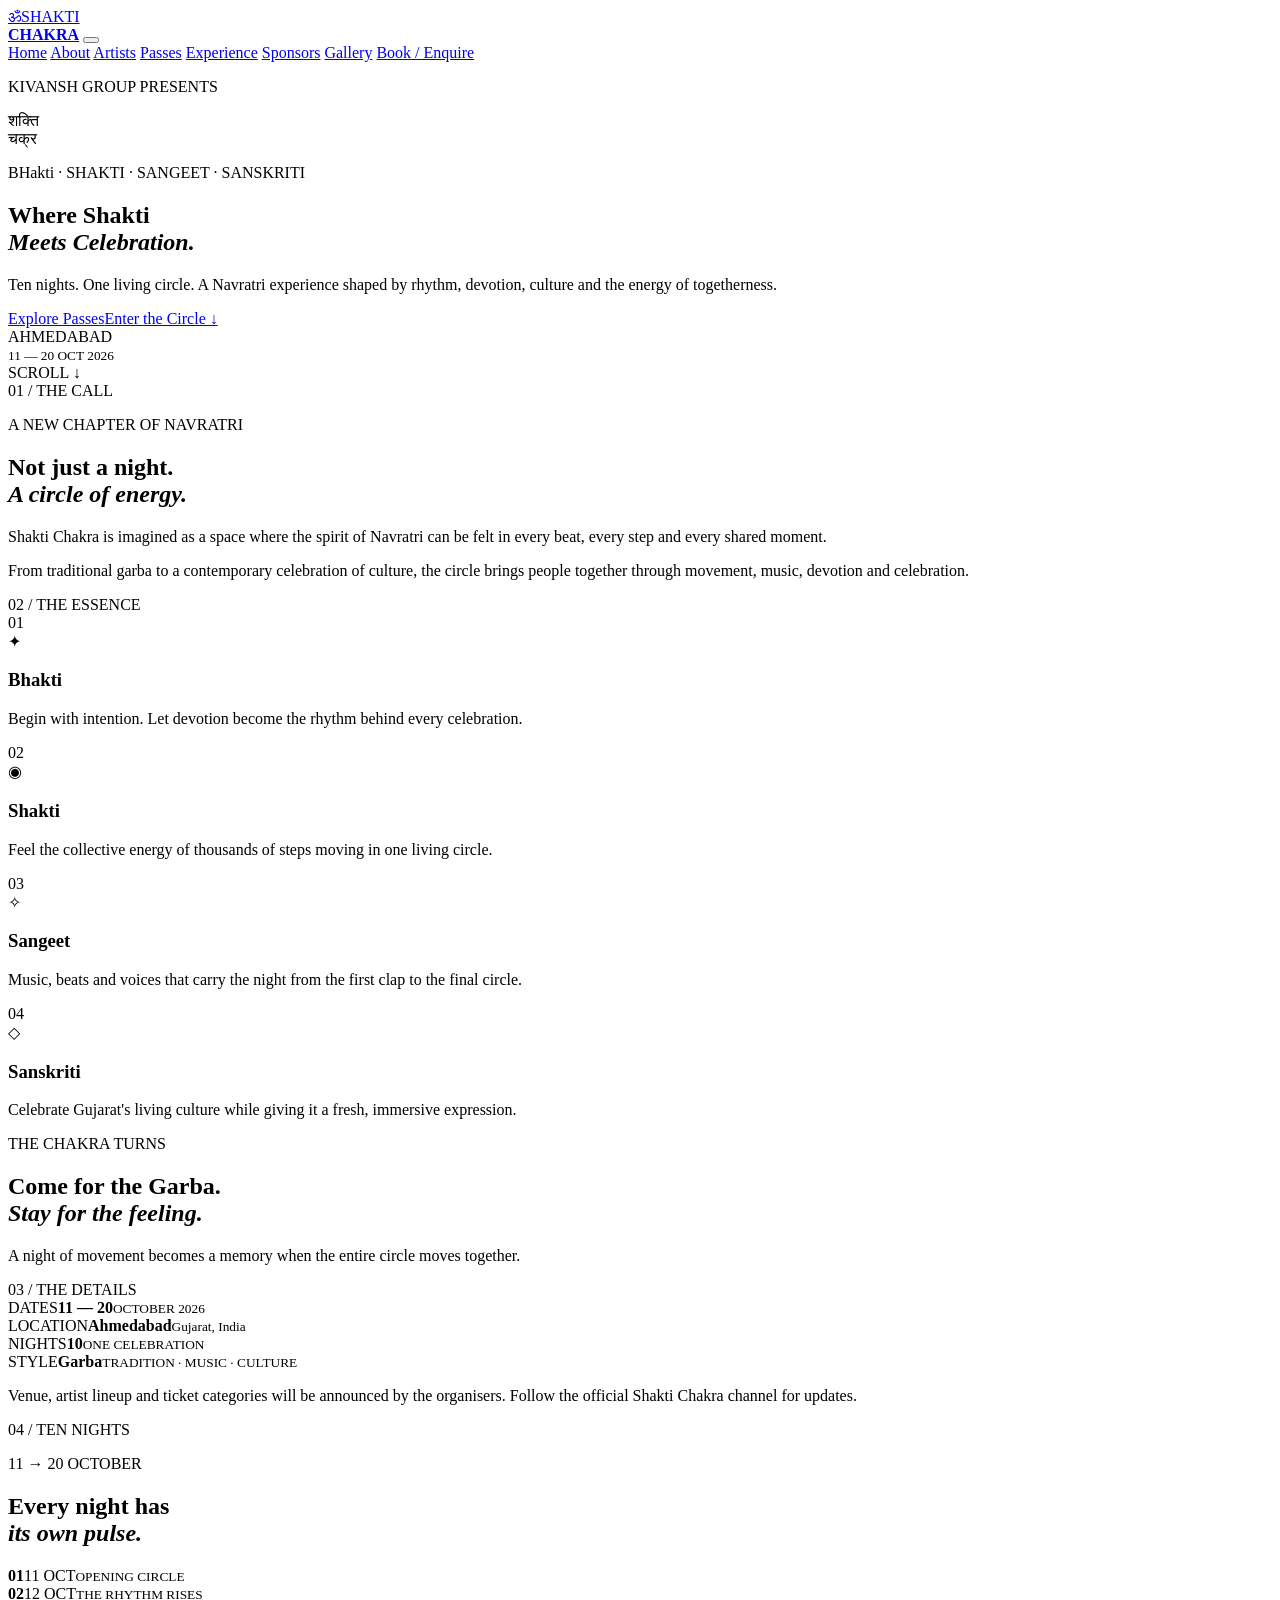
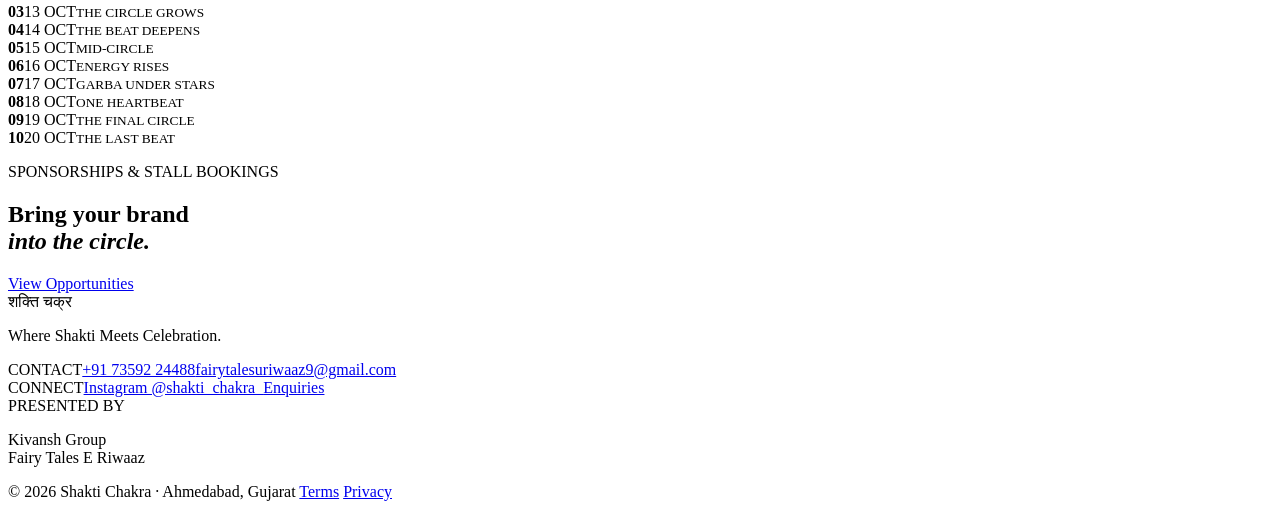
==== commit 6dd52d12: "Add files via upload" ====
--- a/index.html
+++ b/index.html
@@ -2,126 +2,118 @@
 <html lang="en">
 <head>
 <meta charset="UTF-8">
-<meta name="viewport" content="width=device-width,initial-scale=1.0">
-<meta name="theme-color" content="#180002">
-<meta name="description" content="Shakti Chakra Garba — The Divine Sound of Navratri. 11–20 October 2026, Shilaj, Ahmedabad.">
-<title>Shakti Chakra | The Divine Sound of Navratri</title>
-<link rel="stylesheet" href="style.css">
+<meta name="viewport" content="width=device-width, initial-scale=1.0">
+<meta name="theme-color" content="#4d0015">
+<meta name="description" content="Shakti Chakra 2026 — Ahmedabad's Navratri celebration of Bhakti, Shakti, Sangeet and Sanskriti. 11–20 October 2026.">
+<title>Shakti Chakra 2026 | Ahmedabad Navratri</title>
+<link rel="preconnect" href="https://fonts.googleapis.com">
+<link href="https://fonts.googleapis.com/css2?family=Cinzel:wght@500;600;700;800&family=Cormorant+Garamond:wght@400;500;600;700&family=Jost:wght@400;500;600;700&display=swap" rel="stylesheet">
+<link rel="stylesheet" href="assets/css/style.css">
 </head>
-<body>
-<div id="loader"><div class="loader-chakra"><span>ॐ</span></div><p>AWAKENING THE CHAKRA</p></div>
-
-<div class="ambient"><i></i><i></i><i></i><i></i><i></i><i></i><i></i><i></i><i></i><i></i><i></i><i></i><i></i><i></i><i></i><i></i><i></i><i></i></div>
-
-<header>
-  <a class="brand" href="#home"><span class="brand-symbol">ॐ</span><span>SHAKTI<br>CHAKRA</span></a>
-  <nav>
-    <a href="#story">Story</a><a href="#ritual">Ritual</a><a href="#details">Details</a><a href="#waitlist">Waitlist</a>
+<body class="home">
+<div class="progress"></div>
+<header class="site-header">
+  <a class="brand" href="index.html"><span class="brand-mark">ॐ</span><span>SHAKTI<br><b>CHAKRA</b></span></a>
+  <button class="menu-toggle" aria-label="Open menu"><span></span><span></span><span></span></button>
+  <nav class="nav">
+    <a class="active" href="index.html">Home</a>
+    <a href="about.html">About</a>
+    <a href="artists.html">Artists</a>
+    <a href="passes.html">Passes</a>
+    <a href="experience.html">Experience</a>
+    <a href="sponsors.html">Sponsors</a>
+    <a href="gallery.html">Gallery</a>
+    <a class="nav-cta" href="contact.html">Book / Enquire</a>
   </nav>
-  <a class="nav-cta" href="#waitlist">Join the Call</a>
-  <button class="menu" aria-label="Open menu">☰</button>
 </header>
 
 <main>
-<section id="home" class="hero">
-  <div class="mandala-wrap" aria-hidden="true">
-    <div class="mandala m1"></div><div class="mandala m2"></div><div class="mandala m3"></div>
-    <div class="sun-core"><span>ॐ</span></div>
+<section class="hero">
+  <div class="hero-mandala"></div>
+  <div class="hero-orbit orbit-a"></div><div class="hero-orbit orbit-b"></div>
+  <div class="hero-particles" aria-hidden="true"></div>
+  <div class="hero-copy reveal">
+    <p class="eyebrow">KIVANSH GROUP PRESENTS</p>
+    <div class="devanagari">शक्ति<br><span>चक्र</span></div>
+    <p class="hero-kicker">BHakti · SHAKTI · SANGEET · SANSKRITI</p>
+    <h1>Where Shakti<br><em>Meets Celebration.</em></h1>
+    <p class="hero-text">Ten nights. One living circle. A Navratri experience shaped by rhythm, devotion, culture and the energy of togetherness.</p>
+    <div class="hero-actions"><a class="btn btn-gold" href="passes.html">Explore Passes</a><a class="text-link" href="#story">Enter the Circle ↓</a></div>
   </div>
-  <div class="hero-copy">
-    <p class="eyebrow">THE DIVINE SOUND OF NAVRATRI</p>
-    <h1>भक्ति में बसे<br><em>शक्ति</em></h1>
-    <p class="hero-line">Where devotion becomes rhythm.<br>Where every circle awakens.</p>
-    <div class="hero-date"><b>11 — 20 OCTOBER 2026</b><span>•</span><b>SHILAJ, AHMEDABAD</b></div>
-    <a class="scroll-cue" href="#story">SCROLL <span>↓</span></a>
+  <div class="hero-seal">AHMEDABAD<br><small>11 — 20 OCT 2026</small></div>
+  <div class="scroll-cue">SCROLL <span>↓</span></div>
+</section>
+
+<section class="intro section" id="story">
+  <div class="section-label">01 / THE CALL</div>
+  <div class="split">
+    <div class="reveal"><p class="eyebrow">A NEW CHAPTER OF NAVRATRI</p><h2>Not just a night.<br><em>A circle of energy.</em></h2></div>
+    <div class="reveal delay-1"><p>Shakti Chakra is imagined as a space where the spirit of Navratri can be felt in every beat, every step and every shared moment.</p><p>From traditional garba to a contemporary celebration of culture, the circle brings people together through movement, music, devotion and celebration.</p></div>
   </div>
 </section>
 
-<section id="story" class="story">
-  <div class="story-orbit" aria-hidden="true"><div class="orbit-ring"></div><div class="orbit-dot"></div></div>
-  <div class="story-grid">
-    <div><p class="eyebrow">THE CHAKRA RETURNS</p><h2>Shakti awakens<br>in <em>every circle.</em></h2></div>
-    <div class="story-text"><p>Shakti Chakra is a celebration built around the pulse of Navratri — devotion, movement, music and the collective energy of people coming together.</p><p>Not simply a night out. A ritual of rhythm. A space where tradition meets a new generation.</p></div>
+<section class="rituals section dark-section">
+  <div class="section-label">02 / THE ESSENCE</div>
+  <div class="ritual-grid">
+    <article class="ritual-card reveal"><span>01</span><div class="chakra-icon">✦</div><h3>Bhakti</h3><p>Begin with intention. Let devotion become the rhythm behind every celebration.</p></article>
+    <article class="ritual-card reveal delay-1"><span>02</span><div class="chakra-icon">◉</div><h3>Shakti</h3><p>Feel the collective energy of thousands of steps moving in one living circle.</p></article>
+    <article class="ritual-card reveal delay-2"><span>03</span><div class="chakra-icon">✧</div><h3>Sangeet</h3><p>Music, beats and voices that carry the night from the first clap to the final circle.</p></article>
+    <article class="ritual-card reveal delay-3"><span>04</span><div class="chakra-icon">◇</div><h3>Sanskriti</h3><p>Celebrate Gujarat's living culture while giving it a fresh, immersive expression.</p></article>
   </div>
 </section>
 
-<section class="awakening">
-  <div class="vertical-word">SHAKTI</div>
-  <div class="energy">
-    <div class="trident">♆</div>
-    <div class="energy-ring r1"></div><div class="energy-ring r2"></div><div class="energy-ring r3"></div>
-    <div class="energy-core">शक्ति</div>
-  </div>
-  <div class="awakening-copy">
-    <p class="eyebrow">SOMETHING BEAUTIFUL</p>
-    <h2>is <em>awakening.</em></h2>
-    <p>Feel the beat. Enter the circle. Let the night become a memory.</p>
+<section class="manifesto section">
+  <div class="manifesto-wheel"></div>
+  <div class="manifesto-copy reveal">
+    <p class="eyebrow">THE CHAKRA TURNS</p>
+    <h2>Come for the Garba.<br><em>Stay for the feeling.</em></h2>
+    <p>A night of movement becomes a memory when the entire circle moves together.</p>
   </div>
 </section>
 
-<section id="ritual" class="ritual">
-  <div class="section-head"><p class="eyebrow">RESONANCE OF RITUALS</p><h2>Move with<br><em>the rhythm.</em></h2><p>Three energies shape the Shakti Chakra experience.</p></div>
-  <div class="ritual-grid">
-    <article><span>01</span><div class="glyph">◉</div><h3>BHAKTI</h3><p>Devotion at the heart of every beat.</p></article>
-    <article><span>02</span><div class="glyph">✦</div><h3>SHAKTI</h3><p>Energy that grows as the circle moves.</p></article>
-    <article><span>03</span><div class="glyph">◌</div><h3>UTSAV</h3><p>Music, movement and unforgettable nights.</p></article>
+<section class="details section">
+  <div class="section-label">03 / THE DETAILS</div>
+  <div class="detail-grid">
+    <div class="detail-card reveal"><span>DATES</span><strong>11 — 20</strong><small>OCTOBER 2026</small></div>
+    <div class="detail-card reveal delay-1"><span>LOCATION</span><strong>Ahmedabad</strong><small>Gujarat, India</small></div>
+    <div class="detail-card reveal delay-2"><span>NIGHTS</span><strong>10</strong><small>ONE CELEBRATION</small></div>
+    <div class="detail-card reveal delay-3"><span>STYLE</span><strong>Garba</strong><small>TRADITION · MUSIC · CULTURE</small></div>
+  </div>
+  <p class="notice">Venue, artist lineup and ticket categories will be announced by the organisers. Follow the official Shakti Chakra channel for updates.</p>
+</section>
+
+<section class="night-flow section dark-section">
+  <div class="section-label">04 / TEN NIGHTS</div>
+  <div class="night-heading reveal"><p class="eyebrow">11 → 20 OCTOBER</p><h2>Every night has<br><em>its own pulse.</em></h2></div>
+  <div class="night-track">
+    <div class="night reveal"><b>01</b><span>11 OCT</span><small>OPENING CIRCLE</small></div>
+    <div class="night reveal"><b>02</b><span>12 OCT</span><small>THE RHYTHM RISES</small></div>
+    <div class="night reveal"><b>03</b><span>13 OCT</span><small>THE CIRCLE GROWS</small></div>
+    <div class="night reveal"><b>04</b><span>14 OCT</span><small>THE BEAT DEEPENS</small></div>
+    <div class="night reveal"><b>05</b><span>15 OCT</span><small>MID-CIRCLE</small></div>
+    <div class="night reveal"><b>06</b><span>16 OCT</span><small>ENERGY RISES</small></div>
+    <div class="night reveal"><b>07</b><span>17 OCT</span><small>GARBA UNDER STARS</small></div>
+    <div class="night reveal"><b>08</b><span>18 OCT</span><small>ONE HEARTBEAT</small></div>
+    <div class="night reveal"><b>09</b><span>19 OCT</span><small>THE FINAL CIRCLE</small></div>
+    <div class="night reveal"><b>10</b><span>20 OCT</span><small>THE LAST BEAT</small></div>
   </div>
 </section>
 
-<section class="circle">
-  <div class="circle-bg"></div>
-  <div class="circle-copy">
-    <p class="eyebrow">CIRCLES OF SOULS</p>
-    <h2>One rhythm.<br><em>Many hearts.</em></h2>
-    <p>Garba is a circle with no beginning and no end. Every step adds to the energy. Every person becomes part of the experience.</p>
-    <div class="counter"><strong id="count">0</strong><span>BEATS<br>IN THE CIRCLE</span></div>
-  </div>
-  <div class="big-wheel" aria-hidden="true"></div>
-</section>
-
-<section id="details" class="details">
-  <p class="eyebrow">THE DETAILS</p>
-  <h2>Ten nights.<br><em>One circle.</em></h2>
-  <div class="date-display"><span>11</span><b>—</b><span>20</span><small>OCTOBER<br>2026</small></div>
-  <div class="detail-row">
-    <div><small>WHERE</small><b>SHILAJ, AHMEDABAD</b></div>
-    <div><small>EVENT NIGHTS</small><b>11:00 PM — 7:00 AM</b></div>
-    <div><small>THE EXPERIENCE</small><b>PREMIUM · GRAND · UNFORGETTABLE</b></div>
-  </div>
-  <p class="details-note">Gates open at 11:00 PM on the event night and close at 7:00 AM the following morning.</p>
-  <p class="closing-line">The Chakra turns<br>until the sun returns.</p>
-</section>
-
-<section id="waitlist" class="waitlist">
-  <div class="wait-copy"><p class="eyebrow">THE WAITLIST</p><h2>Before the Chakra opens,<br>there is <em>the call.</em></h2><p>Leave your name. Stay close. The rest will find you.</p></div>
-  <form id="waitForm">
-    <label>FULL NAME<input required placeholder="Your full name"></label>
-    <label>WHATSAPP NUMBER<input required type="tel" placeholder="10-digit number"></label>
-    <label>EMAIL<input type="email" placeholder="you@example.com"></label>
-    <label>INSTAGRAM HANDLE<input placeholder="@yourhandle"></label>
-    <label class="full">SELECT EVENT DATE<select required><option value="">Choose a date</option>
-      <option>11 October 2026</option><option>12 October 2026</option><option>13 October 2026</option><option>14 October 2026</option><option>15 October 2026</option><option>16 October 2026</option><option>17 October 2026</option><option>18 October 2026</option><option>19 October 2026</option><option>20 October 2026</option>
-    </select></label>
-    <label class="full">WHY DOES THE CIRCLE CALL YOU?<textarea rows="3" placeholder="Tell us in a few words..."></textarea></label>
-    <label class="agree full"><input type="checkbox" required> I agree to the Terms & Conditions and Privacy Policy and agree to receive essential Shakti Chakra updates on WhatsApp.</label>
-    <button class="submit full" type="submit">JOIN THE WAITLIST <span>→</span></button>
-    <p id="formMessage" class="full">Submitting an application does not guarantee a ticket.</p>
-  </form>
-</section>
-
-<section class="finale">
-  <div class="final-chakra"><div></div></div>
-  <p class="eyebrow">SHAKTI CHAKRA GARBA</p>
-  <h2>The night calls.<br><em>Will you enter the circle?</em></h2>
-  <a href="#waitlist" class="gold-btn">Join Your Circle</a>
+<section class="cta-band">
+  <div class="mandala-mini"></div>
+  <p class="eyebrow">SPONSORSHIPS & STALL BOOKINGS</p>
+  <h2>Bring your brand<br><em>into the circle.</em></h2>
+  <a class="btn btn-light" href="sponsors.html">View Opportunities</a>
 </section>
 </main>
 
-<footer>
-  <div class="footer-brand"><span>ॐ</span><b>SHAKTI CHAKRA</b></div>
-  <div class="footer-links"><a href="tel:+919974448244">+91 99744 48244</a><a href="mailto:shaktichakra@gmail.com">shaktichakra@gmail.com</a><a href="https://www.instagram.com/shakti_chakra_/" target="_blank">@shakti_chakra_ ↗</a></div>
-  <p>11 – 20 October 2026 · Shilaj, Ahmedabad</p>
+<footer class="footer">
+  <div class="footer-brand"><div class="devanagari small">शक्ति चक्र</div><p>Where Shakti Meets Celebration.</p></div>
+  <div><span>CONTACT</span><a href="tel:+917359224488">+91 73592 24488</a><a href="mailto:fairytalesuriwaaz9@gmail.com">fairytalesuriwaaz9@gmail.com</a></div>
+  <div><span>CONNECT</span><a href="https://www.instagram.com/shakti_chakra_/" target="_blank" rel="noopener">Instagram @shakti_chakra_</a><a href="contact.html">Enquiries</a></div>
+  <div><span>PRESENTED BY</span><p>Kivansh Group<br>Fairy Tales E Riwaaz</p></div>
+  <div class="footer-bottom">© 2026 Shakti Chakra · Ahmedabad, Gujarat <a href="terms.html">Terms</a> <a href="privacy.html">Privacy</a></div>
 </footer>
-<script src="script.js"></script>
+<script src="assets/js/main.js"></script>
 </body>
-</html>
+</html>
